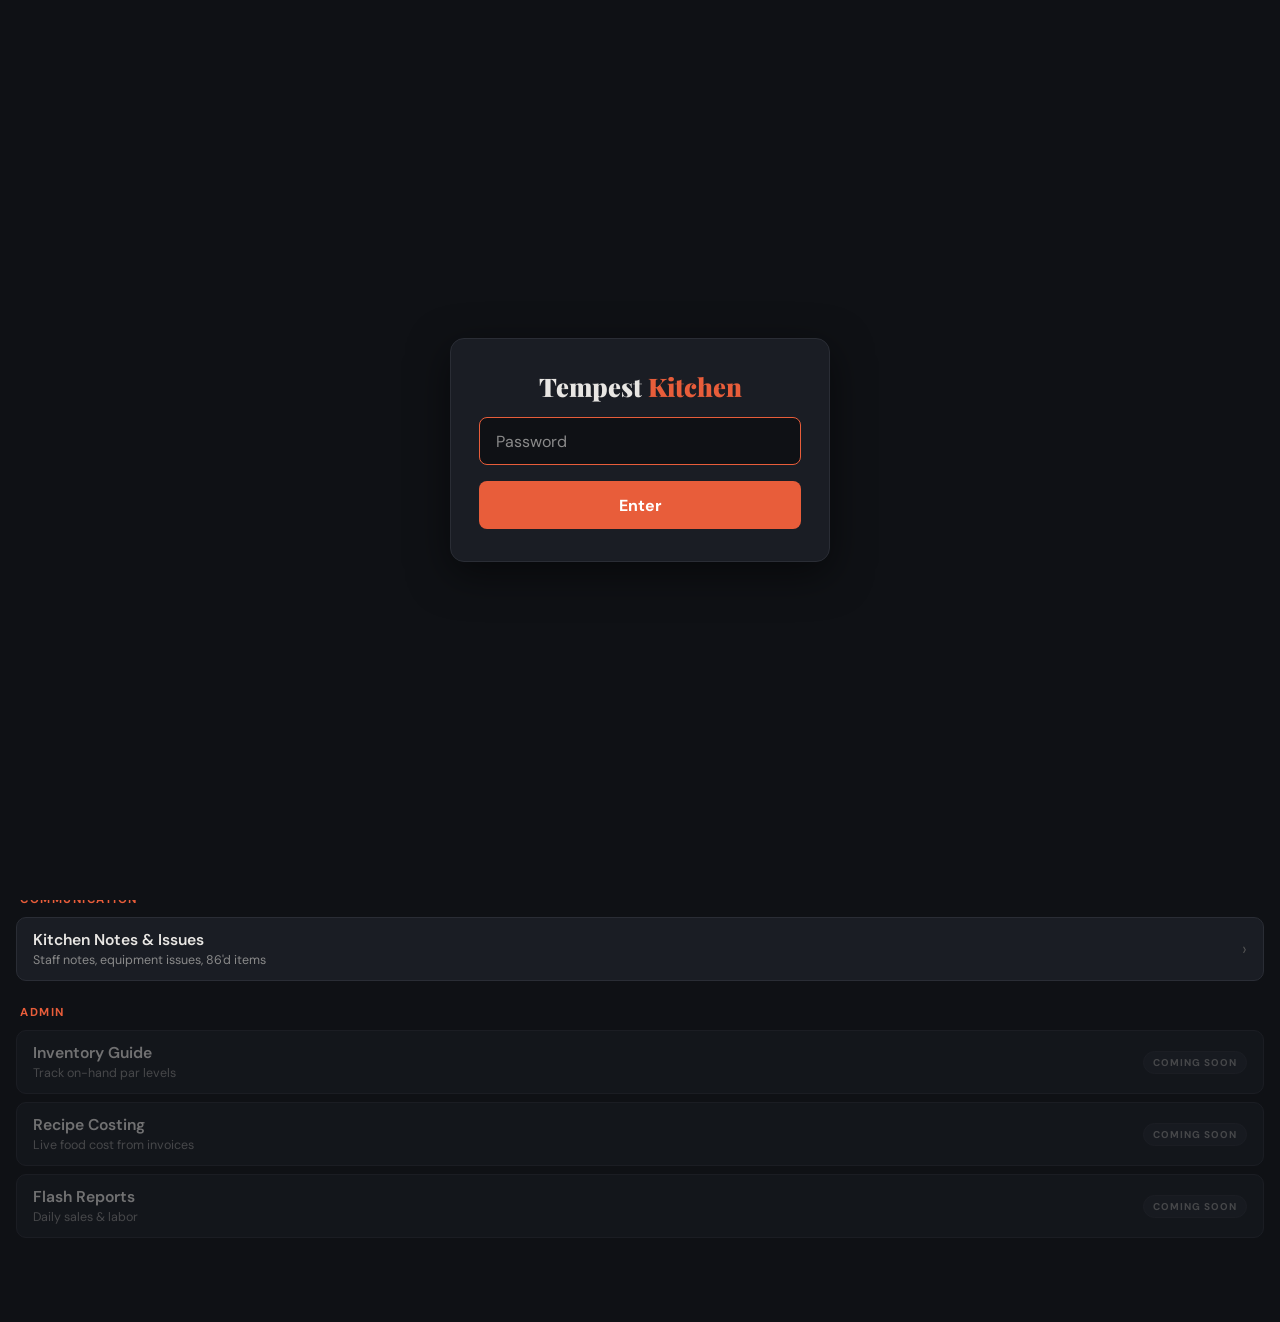
==== recipe_dashboard.html @ e9db6bef "Add Delete recipe with type-name-to-confirm to recipe_dashboard Adds a destructive Delete action ava" ====
<!DOCTYPE html>
<html lang="en">
<head>
<meta charset="UTF-8">
<meta name="viewport" content="width=device-width, initial-scale=1.0">
<script>
  (function(){
    var raw = localStorage.getItem('boxkitchen_auth');
    var ts = raw ? parseInt(raw, 10) : 0;
    var TTL = 30 * 24 * 60 * 60 * 1000; // 30 days
    if (!ts || isNaN(ts) || (Date.now() - ts) > TTL) {
      window.location.replace('index.html');
    }
  })();
</script>
<title>BoxKitchen — Recipe Database</title>
<style>
  @import url('https://fonts.googleapis.com/css2?family=DM+Sans:ital,wght@0,400;0,500;0,700&family=Playfair+Display:wght@700;900&display=swap');
  * { margin: 0; padding: 0; box-sizing: border-box; }
  body { font-family: 'DM Sans', sans-serif; background: #0f1115; color: #e8e6e3; min-height: 100vh; }
  .header { padding: 40px 40px 20px; border-bottom: 1px solid #2a2d35; background: linear-gradient(180deg, rgba(232,93,58,0.06) 0%, transparent 100%); }
  .header h1 { font-family: 'Playfair Display', serif; font-size: 2.4rem; font-weight: 900; }
  .header h1 span { color: #e85d3a; }
  .header p { color: #8a8a8a; font-size: 0.95rem; }
  .home-link { display: inline-flex; align-items: center; justify-content: center; min-height: 44px; min-width: 44px; padding: 0 10px; margin-left: -10px; margin-bottom: 8px; font-family: 'DM Sans', sans-serif; font-size: 0.85rem; font-weight: 500; color: rgba(232,230,227,0.75); text-decoration: none; transition: color 0.15s; }
  .home-link:hover, .home-link:active { color: #e85d3a; }
  .status-bar { display: flex; align-items: center; gap: 12px; margin-top: 16px; }
  .status-dot { width: 8px; height: 8px; border-radius: 50%; background: #8a8a8a; animation: pulse 2s infinite; }
  @keyframes pulse { 0%, 100% { opacity: 1; } 50% { opacity: 0.4; } }
  .status-text { color: #8a8a8a; font-size: 0.85rem; }
  .controls { display: flex; gap: 12px; padding: 20px 40px; flex-wrap: wrap; align-items: center; }
  .search-box { flex: 1; min-width: 200px; padding: 10px 16px; background: #1a1d24; border: 1px solid #2a2d35; border-radius: 8px; color: #e8e6e3; font-family: 'DM Sans', sans-serif; font-size: 0.95rem; outline: none; }
  .search-box:focus { border-color: #e85d3a; }
  .search-box::placeholder { color: #8a8a8a; }
  .filter-btn { padding: 8px 18px; background: #1a1d24; border: 1px solid #2a2d35; border-radius: 8px; color: #8a8a8a; font-family: 'DM Sans', sans-serif; font-size: 0.85rem; cursor: pointer; }
  .filter-btn:hover { border-color: #e85d3a; color: #e8e6e3; }
  .filter-btn.active { background: #e85d3a; border-color: #e85d3a; color: #fff; }
  .count { font-size: 0.85rem; color: #8a8a8a; padding: 0 10px; }
  .grid { display: grid; grid-template-columns: repeat(auto-fill, minmax(340px, 1fr)); gap: 20px; padding: 10px 40px 60px; }
  .card { background: #1a1d24; border: 1px solid #2a2d35; border-radius: 12px; padding: 24px; cursor: pointer; transition: all 0.25s ease; }
  .card:hover { background: #22262f; border-color: #e85d3a; transform: translateY(-2px); box-shadow: 0 8px 30px rgba(0,0,0,0.3); }
  .card-header { display: flex; justify-content: space-between; align-items: flex-start; margin-bottom: 12px; }
  .card-title { font-family: 'Playfair Display', serif; font-size: 1.3rem; font-weight: 700; line-height: 1.2; }
  .location-tag { font-size: 0.7rem; font-weight: 700; text-transform: uppercase; letter-spacing: 1px; padding: 4px 10px; border-radius: 4px; white-space: nowrap; }
  .location-tag.tempest { background: rgba(59,130,246,0.15); color: #3b82f6; }
  .location-tag.showdown { background: rgba(245,158,11,0.15); color: #f59e0b; }
  .card-category { display: inline-block; font-size: 0.8rem; color: #8a8a8a; background: #2a2d35; padding: 3px 10px; border-radius: 4px; margin-bottom: 14px; }
  .section-label { font-size: 0.7rem; font-weight: 700; text-transform: uppercase; letter-spacing: 1.5px; color: #e85d3a; margin-bottom: 6px; margin-top: 14px; }
  .ingredients-preview { font-size: 0.88rem; color: #8a8a8a; line-height: 1.5; overflow: hidden; text-overflow: ellipsis; white-space: nowrap; }
  .ingredients-full { font-size: 0.88rem; color: #8a8a8a; line-height: 1.6; display: none; }
  .method-full { font-size: 0.88rem; color: #8a8a8a; line-height: 1.8; display: none; }
  .method-full .step { margin-bottom: 4px; }
  .expand-hint { font-size: 0.75rem; color: #555; margin-top: 12px; text-align: center; }
  .card.open .ingredients-preview { display: none; }
  .card.open .ingredients-full { display: block; }
  .card.open .method-full { display: block; }
  .card.open .expand-hint span { display: none; }
  .card.open .expand-hint::after { content: '▲ tap to collapse'; }
  .empty-state { grid-column: 1 / -1; text-align: center; padding: 80px 20px; color: #8a8a8a; }
  .empty-state h3 { font-family: 'Playfair Display', serif; font-size: 1.5rem; color: #e8e6e3; margin-bottom: 8px; }
  .loading { grid-column: 1 / -1; text-align: center; padding: 80px 20px; color: #8a8a8a; }
  .spinner { width: 32px; height: 32px; border: 3px solid #2a2d35; border-top-color: #e85d3a; border-radius: 50%; animation: spin 0.8s linear infinite; margin: 0 auto 16px; }
  @keyframes spin { to { transform: rotate(360deg); } }
  @media (max-width: 600px) { .header { padding: 24px 20px 16px; } .header h1 { font-size: 1.6rem; } .controls { padding: 16px 20px; } .grid { padding: 10px 20px 40px; grid-template-columns: 1fr; } }

  /* ── Manager mode UI ── */
  .header-row { display: flex; justify-content: space-between; align-items: flex-start; gap: 16px; flex-wrap: wrap; }
  .header-row .head-text { flex: 1; min-width: 220px; }
  .mgr-toggle { display: flex; align-items: center; gap: 8px; font-size: 0.82rem; color: #8a8a8a; min-height: 44px; flex-shrink: 0; }
  .mgr-switch { width: 40px; height: 22px; border-radius: 11px; background: #2a2d35; position: relative; cursor: pointer; transition: background 0.2s; }
  .mgr-switch.on { background: #e85d3a; }
  .mgr-switch .knob { width: 18px; height: 18px; border-radius: 50%; background: #fff; position: absolute; top: 2px; left: 2px; transition: left 0.2s; }
  .mgr-switch.on .knob { left: 20px; }

  /* Manager-only controls (hidden unless body.manager-mode) */
  .archived-toggle { display: none; }
  body.manager-mode .archived-toggle { display: inline-block; }
  .archived-toggle.active { background: #6b7280; border-color: #6b7280; color: #fff; }
  .mgr-add-bar { display: none; padding: 10px 40px 0; }
  body.manager-mode .mgr-add-bar { display: block; }
  .mgr-add-btn { width: 100%; min-height: 48px; padding: 12px; background: transparent; border: 1px dashed #e85d3a; border-radius: 10px; color: #e85d3a; font-family: 'DM Sans', sans-serif; font-size: 0.92rem; font-weight: 700; cursor: pointer; }
  .mgr-add-btn:active, .mgr-add-btn:hover { background: rgba(232,93,58,0.1); }
  .card-mgr-actions { display: none; gap: 8px; margin-top: 14px; padding-top: 14px; border-top: 1px solid #2a2d35; }
  body.manager-mode .card-mgr-actions { display: flex; }
  .mgr-edit-btn, .mgr-archive-btn, .mgr-unarchive-btn, .mgr-delete-btn { flex: 1; min-height: 44px; display: flex; align-items: center; justify-content: center; background: transparent; border: 1px solid #2a2d35; border-radius: 8px; cursor: pointer; font-family: 'DM Sans', sans-serif; font-size: 0.82rem; font-weight: 600; padding: 0 10px; }
  .mgr-edit-btn { color: #e85d3a; }
  .mgr-edit-btn:active, .mgr-edit-btn:hover { background: rgba(232,93,58,0.12); }
  .mgr-archive-btn { color: #ef4444; border-color: rgba(239,68,68,0.4); }
  .mgr-archive-btn:active, .mgr-archive-btn:hover { background: rgba(239,68,68,0.12); }
  .mgr-unarchive-btn { color: #22c55e; border-color: rgba(34,197,94,0.4); }
  .mgr-unarchive-btn:active, .mgr-unarchive-btn:hover { background: rgba(34,197,94,0.12); }
  .mgr-delete-btn { color: #fff; background: #ef4444; border-color: #ef4444; }
  .mgr-delete-btn:active, .mgr-delete-btn:hover { background: #dc2626; border-color: #dc2626; }

  .card.archived { opacity: 0.6; }
  .card-station { display: inline-block; font-size: 0.8rem; color: #e85d3a; background: rgba(232,93,58,0.12); padding: 3px 10px; border-radius: 4px; margin-bottom: 14px; margin-left: 6px; }
  .card-yield { font-size: 0.78rem; color: #8a8a8a; margin-bottom: 10px; font-style: italic; }
  .location-tag.archived { background: rgba(138,138,138,0.18); color: #8a8a8a; }

  /* ── Modals ── */
  .modal-bg { display: none; position: fixed; inset: 0; background: rgba(0,0,0,0.7); z-index: 300; align-items: center; justify-content: center; padding: 16px; }
  .modal-bg.show { display: flex; }
  .modal { background: #1a1d24; border: 1px solid #2a2d35; border-radius: 14px; padding: 22px; width: 100%; max-width: 380px; max-height: 90vh; overflow-y: auto; }
  .modal.modal-lg { max-width: 560px; }
  .modal h3 { font-size: 1.1rem; margin-bottom: 14px; font-family: 'DM Sans', sans-serif; font-weight: 700; color: #e8e6e3; }
  .modal label { display: block; font-size: 0.72rem; font-weight: 700; text-transform: uppercase; letter-spacing: 1px; color: #8a8a8a; margin-bottom: 7px; margin-top: 14px; }
  .modal label:first-of-type { margin-top: 0; }
  .modal input, .modal select, .modal textarea { width: 100%; padding: 11px; min-height: 44px; background: #0f1115; border: 1px solid #2a2d35; border-radius: 9px; color: #e8e6e3; font-family: 'DM Sans', sans-serif; font-size: 0.95rem; outline: none; appearance: none; -webkit-appearance: none; }
  .modal textarea { line-height: 1.5; resize: vertical; min-height: 90px; }
  .modal input:focus, .modal select:focus, .modal textarea:focus { border-color: #e85d3a; }
  .modal .pin-input { text-align: center; letter-spacing: 0.5em; font-size: 1.4rem; font-weight: 700; }
  .modal-err { display: none; color: #ef4444; font-size: 0.83rem; font-weight: 600; margin-top: 12px; }
  .modal-err.show { display: block; }
  .modal-btns { display: flex; gap: 10px; margin-top: 18px; }
  .modal-btn { flex: 1; padding: 12px; min-height: 48px; border: none; border-radius: 9px; font-family: 'DM Sans', sans-serif; font-size: 0.92rem; font-weight: 700; cursor: pointer; }
  .modal-btn.cancel { background: #2a2d35; color: #e8e6e3; }
  .modal-btn.save { background: #e85d3a; color: #fff; }
  .modal-btn.danger { background: #ef4444; color: #fff; }
  .modal-btn:disabled { opacity: 0.6; cursor: default; }

  /* Component blocks in the recipe form */
  .comp-block { border: 1px solid #2a2d35; border-radius: 10px; padding: 14px; margin-top: 16px; background: rgba(15,17,21,0.4); }
  .comp-block.first { border-style: dashed; }
  .comp-head { display: flex; justify-content: space-between; align-items: center; margin-bottom: 4px; }
  .comp-head label { margin: 0; }
  .comp-opt { font-weight: 500; color: #555; text-transform: none; letter-spacing: 0; font-size: 0.7rem; }
  .comp-remove { background: transparent; border: 1px solid rgba(239,68,68,0.4); color: #ef4444; border-radius: 6px; min-width: 36px; min-height: 36px; cursor: pointer; font-size: 0.95rem; font-weight: 700; }
  .comp-remove:hover, .comp-remove:active { background: rgba(239,68,68,0.12); }
  .add-comp-btn { display: block; width: 100%; margin-top: 14px; min-height: 44px; padding: 10px; background: transparent; border: 1px dashed #e85d3a; border-radius: 9px; color: #e85d3a; font-family: 'DM Sans', sans-serif; font-size: 0.88rem; font-weight: 600; cursor: pointer; }
  .add-comp-btn:hover, .add-comp-btn:active { background: rgba(232,93,58,0.1); }

  /* Toast */
  .toast { position: fixed; bottom: 30px; left: 50%; transform: translateX(-50%); padding: 12px 24px; border-radius: 10px; font-size: 0.9rem; font-weight: 600; opacity: 0; transition: opacity 0.3s; pointer-events: none; z-index: 400; box-shadow: 0 4px 20px rgba(0,0,0,0.4); }
  .toast.show { opacity: 1; }
  .toast.success { background: #22c55e; color: #fff; }
  .toast.error { background: #ef4444; color: #fff; }
</style>
</head>
<body>
<div class="header">
  <a class="home-link" href="index.html">← Home</a>
  <div class="header-row">
    <div class="head-text">
      <h1>Box<span>Kitchen</span></h1>
      <p>Recipe Database — powered by Supabase</p>
    </div>
    <div class="mgr-toggle"><span>Manager</span><div class="mgr-switch" id="mgrSwitch" onclick="toggleMgr()"><div class="knob"></div></div></div>
  </div>
  <div class="status-bar">
    <div class="status-dot" id="statusDot"></div>
    <span class="status-text" id="statusText">Connecting to database...</span>
  </div>
</div>
<div class="controls">
  <input type="text" class="search-box" id="searchBox" placeholder="Search recipes...">
  <button class="filter-btn active" onclick="setFilter('all', this)">All</button>
  <button class="filter-btn" onclick="setFilter('Tempest', this)">Tempest</button>
  <button class="filter-btn" onclick="setFilter('Showdown', this)">Showdown</button>
  <button class="filter-btn archived-toggle" id="archivedToggleBtn" onclick="toggleArchivedView()">Show archived</button>
  <span class="count" id="recipeCount"></span>
</div>
<div class="mgr-add-bar"><button class="mgr-add-btn" onclick="openRecipe('add')">+ Add Recipe</button></div>
<div class="grid" id="recipeGrid">
  <div class="loading"><div class="spinner"></div><p>Loading recipes from database...</p></div>
</div>
<!-- Manager PIN modal -->
<div class="modal-bg" id="pinModal">
  <div class="modal">
    <h3>Enter Manager PIN</h3>
    <label>4-digit PIN</label>
    <input class="pin-input" type="tel" inputmode="numeric" pattern="[0-9]*" maxlength="4" id="pinInput" autocomplete="off">
    <div class="modal-err" id="pinErr">Incorrect PIN</div>
    <div class="modal-btns">
      <button class="modal-btn cancel" onclick="closePin()">Cancel</button>
      <button class="modal-btn save" onclick="submitPin()">Unlock</button>
    </div>
  </div>
</div>

<!-- Add/Edit Recipe modal -->
<div class="modal-bg" id="recipeModal">
  <div class="modal modal-lg">
    <h3 id="recipeModalTitle">Add Recipe</h3>
    <label>Name</label>
    <input type="text" id="recipeName" autocomplete="off" placeholder="Recipe name">
    <label>Category</label>
    <select id="recipeCategory" onchange="onRecipeCatChange()"></select>
    <input type="text" id="recipeCategoryNew" style="display:none;margin-top:8px" placeholder="New category name" autocomplete="off">
    <label>Station (optional)</label>
    <select id="recipeStation" onchange="onRecipeStnChange()"></select>
    <input type="text" id="recipeStationNew" style="display:none;margin-top:8px" placeholder="New station name" autocomplete="off">
    <label>Yield (optional)</label>
    <input type="text" id="recipeYield" autocomplete="off" placeholder="e.g. makes 6 qt">
    <div id="components"></div>
    <button type="button" class="add-comp-btn" onclick="addComponent()">+ Add component</button>
    <div class="modal-err" id="recipeErr"></div>
    <div class="modal-btns">
      <button class="modal-btn cancel" onclick="closeRecipe()">Cancel</button>
      <button class="modal-btn save" id="recipeSaveBtn" onclick="saveRecipe()">Save</button>
    </div>
  </div>
</div>

<!-- Delete confirmation modal -->
<div class="modal-bg" id="deleteModal">
  <div class="modal">
    <h3>Delete recipe permanently</h3>
    <p style="font-size:0.9rem;color:#e8e6e3;margin-bottom:10px;">You are about to permanently delete <strong id="deleteRecipeName"></strong>.</p>
    <p style="font-size:0.83rem;color:#ef4444;font-weight:600;margin-bottom:14px;">This cannot be undone.</p>
    <label>Type the recipe name to confirm</label>
    <input type="text" id="deleteConfirmInput" autocomplete="off" placeholder="Type the recipe name to confirm">
    <div class="modal-err" id="deleteErr"></div>
    <div class="modal-btns">
      <button class="modal-btn cancel" onclick="closeDelete()">Cancel</button>
      <button class="modal-btn danger" id="deleteConfirmBtn" onclick="confirmDelete()" disabled>Delete permanently</button>
    </div>
  </div>
</div>

<div class="toast" id="toast"></div>
<script>
var SUPABASE_URL = 'https://sxppuyarecqkgkrsrefc.supabase.co';
var SUPABASE_KEY = 'eyJhbGciOiJIUzI1NiIsInR5cCI6IkpXVCJ9.eyJpc3MiOiJzdXBhYmFzZSIsInJlZiI6InN4cHB1eWFyZWNxa2drcnNyZWZjIiwicm9sZSI6ImFub24iLCJpYXQiOjE3NzczOTA4MzAsImV4cCI6MjA5Mjk2NjgzMH0.GM8OfcR68_JjdPeQ3k7j6L3ulJFaeS1xnSLBcdtYXtU';
var MANAGER_PIN = '4316';
var STATION_OPTIONS = ['Saute', 'Grill', 'Salad', 'Prep', 'Pastry'];
var allRecipes = [];
var activeFilter = 'all';
var mgr = false;
var showArchived = false;
var editId = null;
var toastTimer = null;

function esc(s) {
  return String(s == null ? '' : s).replace(/&/g, '&amp;').replace(/</g, '&lt;').replace(/>/g, '&gt;').replace(/"/g, '&quot;').replace(/'/g, '&#39;');
}

function api(method, table, query, body, cb) {
  var xhr = new XMLHttpRequest();
  xhr.open(method, SUPABASE_URL + '/rest/v1/' + table + (query ? '?' + query : ''));
  xhr.setRequestHeader('apikey', SUPABASE_KEY);
  xhr.setRequestHeader('Authorization', 'Bearer ' + SUPABASE_KEY);
  if (body) {
    xhr.setRequestHeader('Content-Type', 'application/json');
    xhr.setRequestHeader('Prefer', 'return=representation');
  }
  xhr.onload = function() {
    var r = null;
    try { r = JSON.parse(xhr.responseText); } catch (e) {}
    if (cb) cb(r, xhr.status);
  };
  xhr.onerror = function() { if (cb) cb(null, 0); };
  xhr.send(body ? JSON.stringify(body) : null);
}

function showToast(msg, type) {
  var t = document.getElementById('toast');
  t.textContent = (type === 'success' ? '✓ ' : '⚠ ') + msg;
  t.className = 'toast show ' + (type || 'success');
  clearTimeout(toastTimer);
  toastTimer = setTimeout(function() { t.className = 'toast'; }, 2000);
}

function fetchRecipes() {
  api('GET', 'Recipes', 'select=*&order=name.asc', null, function(r, status) {
    if (status === 200 && r) {
      allRecipes = r;
      document.getElementById('statusDot').style.background = '#22c55e';
      document.getElementById('statusText').textContent = 'Connected — ' + allRecipes.length + ' recipes loaded';
      renderRecipes();
    } else {
      showError('HTTP ' + status);
    }
  });
}

function showError(msg) {
  document.getElementById('statusDot').style.background = '#ef4444';
  document.getElementById('statusText').textContent = 'Connection failed';
  document.getElementById('recipeGrid').innerHTML = '<div class="empty-state"><h3>Could not connect</h3><p>' + esc(msg) + '</p></div>';
}

function formatIngredients(ing) {
  if (!ing) return '';
  var lines = ing.split(/\r?\n/);
  var html = '';
  for (var i = 0; i < lines.length; i++) {
    var item = lines[i].trim();
    if (!item) continue;
    if (/^—.+—$/.test(item)) {
      html += '<div style="padding:8px 0 4px;color:#e85d3a;font-weight:700;letter-spacing:1px;font-size:0.78rem;">' + esc(item) + '</div>';
    } else {
      html += '<div style="padding:2px 0;">' + esc(item) + '</div>';
    }
  }
  return html;
}

function formatMethod(method) {
  if (!method) return '';
  var lines = method.split(/\r?\n/);
  var html = '';
  for (var i = 0; i < lines.length; i++) {
    var line = lines[i].trim();
    if (!line) continue;
    if (/^—.+—$/.test(line)) {
      html += '<div class="step" style="color:#e85d3a;font-weight:700;letter-spacing:1px;font-size:0.78rem;margin-top:8px;">' + esc(line) + '</div>';
    } else {
      html += '<div class="step">' + esc(line) + '</div>';
    }
  }
  return html;
}

function renderRecipes() {
  var grid = document.getElementById('recipeGrid');
  var search = document.getElementById('searchBox').value.toLowerCase();
  var filtered = [];
  for (var i = 0; i < allRecipes.length; i++) {
    var r = allRecipes[i];
    var isArchived = r.status === 'archived';
    var showThis = mgr && showArchived ? isArchived : !isArchived;
    if (!showThis) continue;
    var matchFilter = activeFilter === 'all' || (r.location && r.location.toLowerCase() === activeFilter.toLowerCase());
    var matchSearch = !search ||
      (r.name && r.name.toLowerCase().indexOf(search) > -1) ||
      (r.category && r.category.toLowerCase().indexOf(search) > -1) ||
      (r.station && r.station.toLowerCase().indexOf(search) > -1) ||
      (r.ingredients && r.ingredients.toLowerCase().indexOf(search) > -1);
    if (matchFilter && matchSearch) filtered.push(r);
  }
  var label = mgr && showArchived ? 'archived recipe' : 'recipe';
  document.getElementById('recipeCount').textContent = filtered.length + ' ' + label + (filtered.length !== 1 ? 's' : '');
  if (filtered.length === 0) {
    var msg = mgr && showArchived
      ? '<div class="empty-state"><h3>No archived recipes</h3><p>Archived recipes will appear here.</p></div>'
      : '<div class="empty-state"><h3>No recipes found</h3><p>Try a different search or add a new recipe.</p></div>';
    grid.innerHTML = msg;
    return;
  }
  var html = '';
  for (var i = 0; i < filtered.length; i++) {
    var r = filtered[i];
    var loc = (r.location || 'unknown').toLowerCase().replace(/\s+/g, '-');
    var isArchived = r.status === 'archived';
    html += '<div class="card' + (isArchived ? ' archived' : '') + '" onclick="toggleCard(this)">';
    html += '<div class="card-header">';
    html += '<div class="card-title">' + esc(r.name || 'Untitled') + '</div>';
    html += '<span class="location-tag ' + esc(loc) + '">' + esc(r.location || '') + '</span>';
    html += '</div>';
    if (isArchived) html += '<span class="location-tag archived" style="margin-bottom:12px;display:inline-block;">Archived</span> ';
    if (r.category) html += '<span class="card-category">' + esc(r.category) + '</span>';
    if (r.station) html += '<span class="card-station">' + esc(r.station) + '</span>';
    if (r.yield_text) html += '<div class="card-yield">' + esc(r.yield_text) + '</div>';
    if (r.ingredients) {
      html += '<div class="section-label">Ingredients</div>';
      html += '<div class="ingredients-preview">' + esc(r.ingredients.replace(/[\n\r]+/g, ', ')) + '</div>';
      html += '<div class="ingredients-full">' + formatIngredients(r.ingredients) + '</div>';
    }
    if (r.method) {
      html += '<div class="method-full">';
      html += '<div class="section-label">Method</div>';
      html += formatMethod(r.method);
      html += '</div>';
    }
    html += '<div class="expand-hint"><span>▼ tap to expand</span></div>';
    var archiveBtn;
    if (isArchived) {
      archiveBtn = '<button class="mgr-unarchive-btn" onclick="event.stopPropagation();unarchiveRecipe(' + r.id + ')">Unarchive</button>'
                 + '<button class="mgr-delete-btn" onclick="event.stopPropagation();openDelete(' + r.id + ')">Delete</button>';
    } else {
      archiveBtn = '<button class="mgr-archive-btn" onclick="event.stopPropagation();archiveRecipe(' + r.id + ')">Archive</button>';
    }
    html += '<div class="card-mgr-actions">'
      + '<button class="mgr-edit-btn" onclick="event.stopPropagation();openRecipe(\'edit\',' + r.id + ')">Edit</button>'
      + archiveBtn
      + '</div>';
    html += '</div>';
  }
  grid.innerHTML = html;
}

function toggleCard(card) {
  if (card.classList.contains('open')) card.classList.remove('open');
  else card.classList.add('open');
}

function setFilter(filter, btn) {
  activeFilter = filter;
  var btns = document.querySelectorAll('.filter-btn');
  for (var i = 0; i < btns.length; i++) {
    if (btns[i].id !== 'archivedToggleBtn') btns[i].classList.remove('active');
  }
  btn.classList.add('active');
  renderRecipes();
}

function toggleArchivedView() {
  showArchived = !showArchived;
  var btn = document.getElementById('archivedToggleBtn');
  if (showArchived) {
    btn.classList.add('active');
    btn.textContent = 'Showing archived';
  } else {
    btn.classList.remove('active');
    btn.textContent = 'Show archived';
  }
  renderRecipes();
}

// ── MANAGER MODE ──
function applyMgrClass() {
  if (mgr) document.body.classList.add('manager-mode');
  else document.body.classList.remove('manager-mode');
}

function toggleMgr() {
  if (mgr) {
    mgr = false;
    if (showArchived) toggleArchivedView();
    document.getElementById('mgrSwitch').classList.remove('on');
    applyMgrClass();
    renderRecipes();
    return;
  }
  if (sessionStorage.getItem('boxkitchen_mgr') === '1') {
    mgr = true;
    document.getElementById('mgrSwitch').classList.add('on');
    applyMgrClass();
    renderRecipes();
    return;
  }
  openPin();
}

function openPin() {
  var inp = document.getElementById('pinInput');
  inp.value = '';
  document.getElementById('pinErr').classList.remove('show');
  document.getElementById('pinModal').classList.add('show');
  setTimeout(function() { inp.focus(); }, 100);
}

function closePin() { document.getElementById('pinModal').classList.remove('show'); }

function submitPin() {
  var v = (document.getElementById('pinInput').value || '').trim();
  if (v === MANAGER_PIN) {
    sessionStorage.setItem('boxkitchen_mgr', '1');
    closePin();
    mgr = true;
    document.getElementById('mgrSwitch').classList.add('on');
    applyMgrClass();
    renderRecipes();
    showToast('Manager mode unlocked', 'success');
  } else {
    var e = document.getElementById('pinErr');
    e.classList.add('show');
    var inp = document.getElementById('pinInput');
    inp.value = '';
    inp.focus();
  }
}

// ── RECIPE FORM (Add/Edit) ──
function buildRecipeCategoryOptions(selectedCat) {
  var sel = document.getElementById('recipeCategory');
  var cats = [], seen = {};
  for (var i = 0; i < allRecipes.length; i++) {
    var c = allRecipes[i].category;
    if (c && !seen[c]) { seen[c] = true; cats.push(c); }
  }
  cats.sort();
  var h = '';
  for (var i = 0; i < cats.length; i++) h += '<option value="' + esc(cats[i]) + '">' + esc(cats[i]) + '</option>';
  h += '<option value="__other__">+ Other (type new)…</option>';
  sel.innerHTML = h;
  var nw = document.getElementById('recipeCategoryNew');
  nw.style.display = 'none'; nw.value = '';
  if (selectedCat) {
    var found = false;
    for (var i = 0; i < sel.options.length; i++) {
      if (sel.options[i].value === selectedCat) { sel.value = selectedCat; found = true; break; }
    }
    if (!found) { sel.value = '__other__'; nw.style.display = 'block'; nw.value = selectedCat; }
  } else if (cats.length) {
    sel.value = cats[0];
  } else {
    sel.value = '__other__'; nw.style.display = 'block';
  }
}

function buildStationOptions(selectedStn) {
  var sel = document.getElementById('recipeStation');
  var h = '<option value="">—</option>';
  for (var i = 0; i < STATION_OPTIONS.length; i++) h += '<option value="' + esc(STATION_OPTIONS[i]) + '">' + esc(STATION_OPTIONS[i]) + '</option>';
  h += '<option value="__other__">+ Other (type new)…</option>';
  sel.innerHTML = h;
  var nw = document.getElementById('recipeStationNew');
  nw.style.display = 'none'; nw.value = '';
  if (selectedStn) {
    var found = false;
    for (var i = 0; i < sel.options.length; i++) {
      if (sel.options[i].value === selectedStn) { sel.value = selectedStn; found = true; break; }
    }
    if (!found) { sel.value = '__other__'; nw.style.display = 'block'; nw.value = selectedStn; }
  } else {
    sel.value = '';
  }
}

function onRecipeCatChange() {
  var sel = document.getElementById('recipeCategory');
  var nw = document.getElementById('recipeCategoryNew');
  if (sel.value === '__other__') { nw.style.display = 'block'; setTimeout(function() { nw.focus(); }, 50); }
  else { nw.style.display = 'none'; }
}

function onRecipeStnChange() {
  var sel = document.getElementById('recipeStation');
  var nw = document.getElementById('recipeStationNew');
  if (sel.value === '__other__') { nw.style.display = 'block'; setTimeout(function() { nw.focus(); }, 50); }
  else { nw.style.display = 'none'; }
}

function componentBlockHTML(idx, name, ingredients, method) {
  return '<div class="comp-block' + (idx === 0 ? ' first' : '') + '">'
    + '<div class="comp-head">'
    +   '<label>Component name <span class="comp-opt">(optional for single recipes)</span></label>'
    +   '<button type="button" class="comp-remove" onclick="removeComponent(this)" style="display:none">✕</button>'
    + '</div>'
    + '<input type="text" class="comp-name" autocomplete="off" placeholder="e.g. Soup Base" value="' + esc(name || '') + '">'
    + '<label>Ingredients (one per line)</label>'
    + '<textarea class="comp-ingredients" rows="5" placeholder="2 tbsp olive oil\n1 onion, diced\n…">' + esc(ingredients || '') + '</textarea>'
    + '<label>Method (one step per line, no numbers)</label>'
    + '<textarea class="comp-method" rows="6" placeholder="Heat oil in a heavy pot.\nSweat onion until translucent.\n…">' + esc(method || '') + '</textarea>'
    + '</div>';
}

function refreshComponentRemoveButtons() {
  var blocks = document.querySelectorAll('#components .comp-block');
  for (var i = 0; i < blocks.length; i++) {
    var btn = blocks[i].querySelector('.comp-remove');
    if (btn) btn.style.display = blocks.length > 1 ? 'inline-block' : 'none';
  }
}

function addComponent() {
  var c = document.getElementById('components');
  var idx = c.querySelectorAll('.comp-block').length;
  c.insertAdjacentHTML('beforeend', componentBlockHTML(idx, '', '', ''));
  refreshComponentRemoveButtons();
}

function removeComponent(btn) {
  var block = btn.closest('.comp-block');
  if (block) block.parentNode.removeChild(block);
  refreshComponentRemoveButtons();
}

function openRecipe(mode, id) {
  editId = null;
  document.getElementById('recipeErr').classList.remove('show');
  var saveBtn = document.getElementById('recipeSaveBtn');
  saveBtn.disabled = false;
  var comps = document.getElementById('components');
  comps.innerHTML = '';
  if (mode === 'edit') {
    var r = null;
    for (var i = 0; i < allRecipes.length; i++) if (allRecipes[i].id === id) { r = allRecipes[i]; break; }
    if (!r) return;
    editId = id;
    document.getElementById('recipeModalTitle').textContent = 'Edit Recipe';
    document.getElementById('recipeName').value = r.name || '';
    buildRecipeCategoryOptions(r.category || '');
    buildStationOptions(r.station || '');
    document.getElementById('recipeYield').value = r.yield_text || '';
    // Edit mode: show raw stored text in a single block — preserves multi-component data faithfully.
    comps.insertAdjacentHTML('beforeend', componentBlockHTML(0, '', r.ingredients || '', r.method || ''));
  } else {
    document.getElementById('recipeModalTitle').textContent = 'Add Recipe';
    document.getElementById('recipeName').value = '';
    buildRecipeCategoryOptions('');
    buildStationOptions('');
    document.getElementById('recipeYield').value = '';
    comps.insertAdjacentHTML('beforeend', componentBlockHTML(0, '', '', ''));
  }
  refreshComponentRemoveButtons();
  document.getElementById('recipeModal').classList.add('show');
  setTimeout(function() { document.getElementById('recipeName').focus(); }, 100);
}

function closeRecipe() {
  document.getElementById('recipeModal').classList.remove('show');
  editId = null;
}

function numberMethod(text) {
  var lines = String(text || '').split(/\r?\n/);
  var out = [], n = 0;
  for (var i = 0; i < lines.length; i++) {
    var L = lines[i].trim();
    if (!L) continue;
    if (/^—.+—$/.test(L)) { out.push(L); n = 0; }
    else {
      // Strip any existing leading "N. " so editing a previously-numbered recipe doesn't double up.
      L = L.replace(/^\d+\.\s*/, '');
      n++;
      out.push(n + '. ' + L);
    }
  }
  return out.join('\n');
}

function buildCombined(comps) {
  // Single component, no name: write text as-is (re-number method only).
  if (comps.length === 1 && !comps[0].name) {
    return {
      ingredients: comps[0].ingredients.trim(),
      method: numberMethod(comps[0].method)
    };
  }
  var ings = [], meths = [];
  for (var i = 0; i < comps.length; i++) {
    var c = comps[i];
    var sub = '— ' + c.name.toUpperCase() + ' —';
    ings.push(sub + '\n' + c.ingredients.trim());
    meths.push(sub + '\n' + numberMethod(c.method));
  }
  return { ingredients: ings.join('\n\n'), method: meths.join('\n\n') };
}

function saveRecipe() {
  var err = document.getElementById('recipeErr');
  err.classList.remove('show');
  var name = (document.getElementById('recipeName').value || '').trim();
  var catSel = document.getElementById('recipeCategory');
  var cat = catSel.value;
  if (cat === '__other__') cat = (document.getElementById('recipeCategoryNew').value || '').trim();
  var stnSel = document.getElementById('recipeStation');
  var stn = stnSel.value;
  if (stn === '__other__') stn = (document.getElementById('recipeStationNew').value || '').trim();
  var yld = (document.getElementById('recipeYield').value || '').trim();

  var blocks = document.querySelectorAll('#components .comp-block');
  var comps = [];
  for (var i = 0; i < blocks.length; i++) {
    comps.push({
      name: (blocks[i].querySelector('.comp-name').value || '').trim(),
      ingredients: blocks[i].querySelector('.comp-ingredients').value || '',
      method: blocks[i].querySelector('.comp-method').value || ''
    });
  }

  if (!name) { err.textContent = 'Name is required'; err.classList.add('show'); return; }
  if (!cat) { err.textContent = 'Category is required'; err.classList.add('show'); return; }
  if (!comps.length) { err.textContent = 'At least one component is required'; err.classList.add('show'); return; }
  if (comps.length > 1) {
    for (var i = 0; i < comps.length; i++) {
      if (!comps[i].name) { err.textContent = 'Each component needs a name when there is more than one'; err.classList.add('show'); return; }
    }
  }
  var hasContent = false;
  for (var i = 0; i < comps.length; i++) {
    if (comps[i].ingredients.trim() || comps[i].method.trim()) { hasContent = true; break; }
  }
  if (!hasContent) { err.textContent = 'Add at least some ingredients or method'; err.classList.add('show'); return; }

  var combined = buildCombined(comps);
  var payload = {
    name: name,
    category: cat,
    station: stn || null,
    yield_text: yld || null,
    ingredients: combined.ingredients,
    method: combined.method
  };

  var btn = document.getElementById('recipeSaveBtn');
  btn.disabled = true;
  if (editId) {
    api('PATCH', 'Recipes', 'id=eq.' + editId, payload, function(r, status) {
      btn.disabled = false;
      if (r && r.length) { closeRecipe(); showToast('Recipe saved', 'success'); fetchRecipes(); }
      else { err.textContent = 'Save failed — try again'; err.classList.add('show'); }
    });
  } else {
    payload.location = 'Tempest';
    payload.status = 'active';
    api('POST', 'Recipes', null, payload, function(r, status) {
      btn.disabled = false;
      if (r && r.length) { closeRecipe(); showToast('Recipe added', 'success'); fetchRecipes(); }
      else { err.textContent = 'Add failed — try again'; err.classList.add('show'); }
    });
  }
}

function archiveRecipe(id) {
  if (!confirm('Archive this recipe? It will be hidden from the active list.')) return;
  api('PATCH', 'Recipes', 'id=eq.' + id, { status: 'archived' }, function(r) {
    if (r && r.length) { showToast('Recipe archived', 'success'); fetchRecipes(); }
    else { showToast('Archive failed — try again', 'error'); }
  });
}

function unarchiveRecipe(id) {
  if (!confirm('Restore this recipe to the active list?')) return;
  api('PATCH', 'Recipes', 'id=eq.' + id, { status: 'active' }, function(r) {
    if (r && r.length) { showToast('Recipe restored', 'success'); fetchRecipes(); }
    else { showToast('Restore failed — try again', 'error'); }
  });
}

function openDelete(id) {
  var r = null;
  for (var i = 0; i < allRecipes.length; i++) if (allRecipes[i].id === id) { r = allRecipes[i]; break; }
  if (!r) return;
  document.getElementById('deleteRecipeName').textContent = r.name || '(unnamed)';
  document.getElementById('deleteErr').classList.remove('show');
  var input = document.getElementById('deleteConfirmInput');
  input.value = '';
  input.dataset.target = r.name || '';
  input.dataset.recipeId = String(r.id);
  document.getElementById('deleteConfirmBtn').disabled = true;
  document.getElementById('deleteModal').classList.add('show');
  setTimeout(function() { input.focus(); }, 100);
}

function closeDelete() {
  document.getElementById('deleteModal').classList.remove('show');
  document.getElementById('deleteErr').classList.remove('show');
}

function onDeleteInputChange() {
  var input = document.getElementById('deleteConfirmInput');
  var match = input.value === input.dataset.target;
  document.getElementById('deleteConfirmBtn').disabled = !match;
}

function confirmDelete() {
  var input = document.getElementById('deleteConfirmInput');
  if (input.value !== input.dataset.target) return;
  var id = parseInt(input.dataset.recipeId, 10);
  if (!id) return;
  var btn = document.getElementById('deleteConfirmBtn');
  btn.disabled = true;
  api('DELETE', 'Recipes', 'id=eq.' + id, null, function(_, status) {
    if (status >= 200 && status < 300) {
      closeDelete();
      showToast('Recipe deleted', 'success');
      fetchRecipes();
    } else {
      var err = document.getElementById('deleteErr');
      err.textContent = 'Delete failed — try again';
      err.classList.add('show');
      showToast('Delete failed', 'error');
      btn.disabled = false;
    }
  });
}

document.getElementById('pinModal').addEventListener('click', function(e) { if (e.target === this) closePin(); });
document.getElementById('recipeModal').addEventListener('click', function(e) { if (e.target === this) closeRecipe(); });
document.getElementById('deleteModal').addEventListener('click', function(e) { if (e.target === this) closeDelete(); });
document.getElementById('pinInput').addEventListener('keydown', function(e) { if (e.key === 'Enter') { e.preventDefault(); submitPin(); } });
document.getElementById('deleteConfirmInput').addEventListener('input', onDeleteInputChange);
document.getElementById('deleteConfirmInput').addEventListener('keydown', function(e) {
  if (e.key === 'Enter' && !document.getElementById('deleteConfirmBtn').disabled) {
    e.preventDefault();
    confirmDelete();
  }
});
document.addEventListener('keydown', function(e) {
  if (e.key !== 'Escape') return;
  if (document.getElementById('deleteModal').classList.contains('show')) closeDelete();
  else if (document.getElementById('recipeModal').classList.contains('show')) closeRecipe();
  else if (document.getElementById('pinModal').classList.contains('show')) closePin();
});
document.getElementById('searchBox').addEventListener('input', renderRecipes);

// Restore manager mode if already unlocked this session.
if (sessionStorage.getItem('boxkitchen_mgr') === '1') {
  mgr = true;
  document.getElementById('mgrSwitch').classList.add('on');
  applyMgrClass();
}

fetchRecipes();
</script>
</body>
</html>
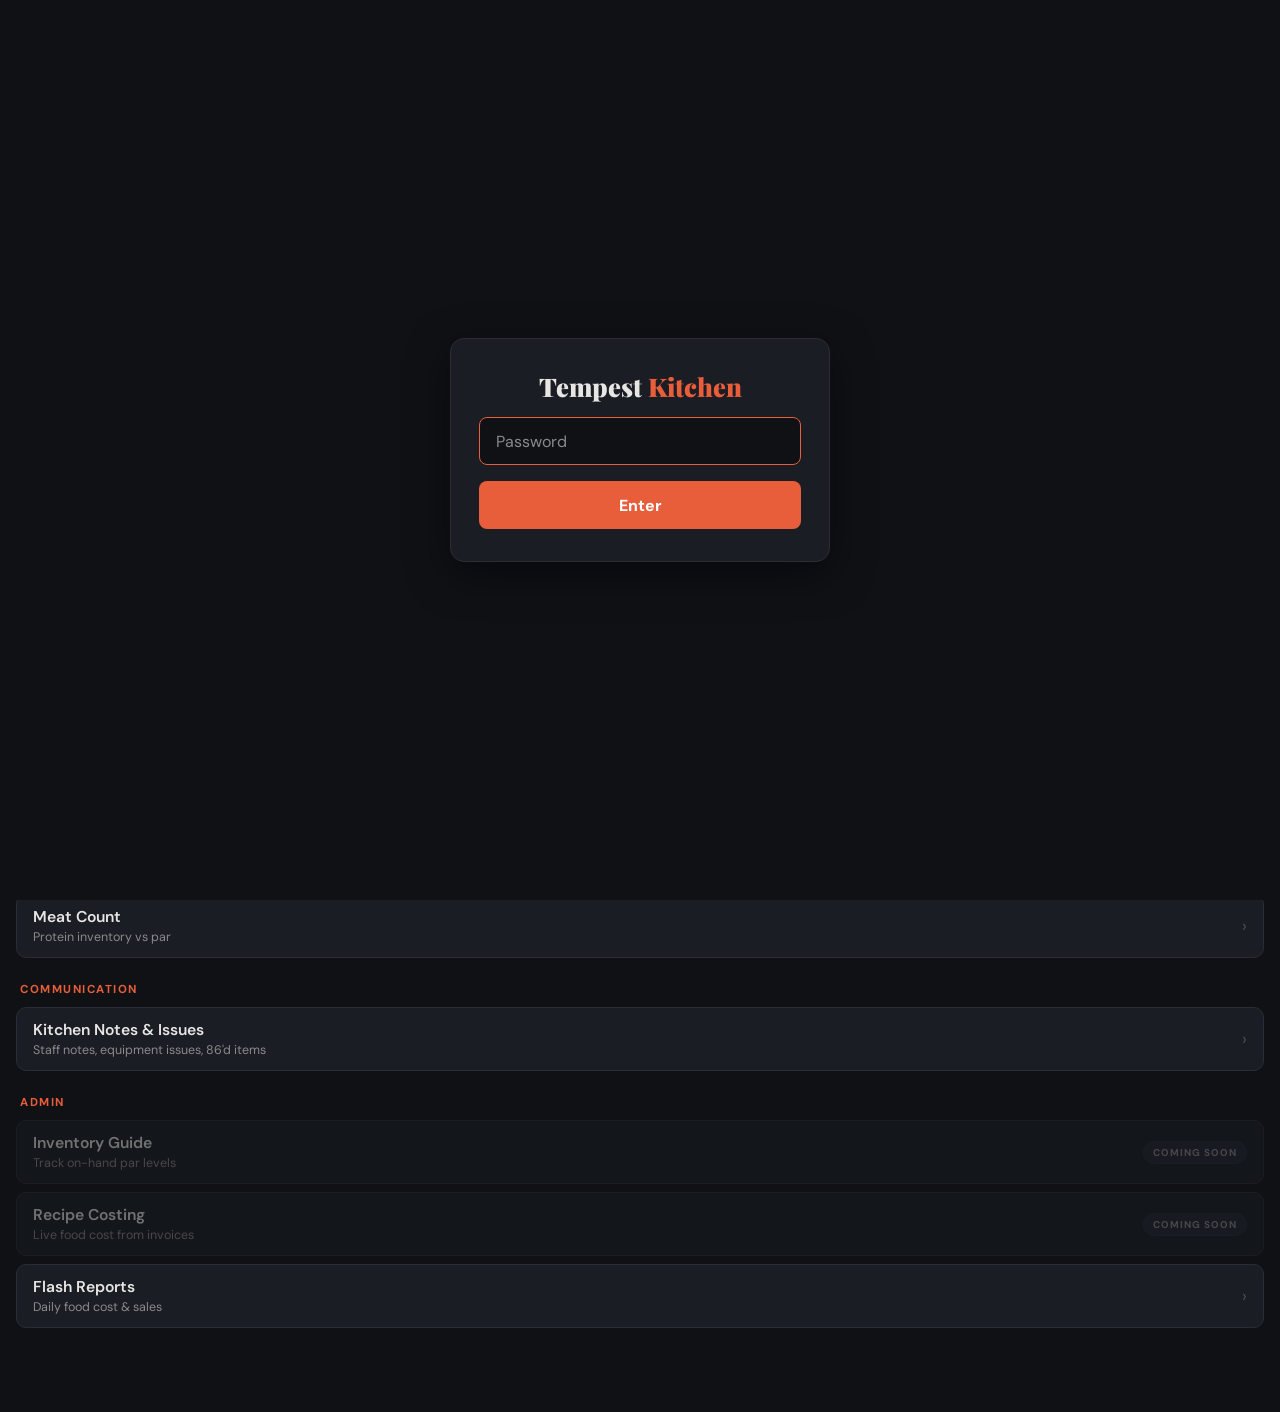
==== commit 3acd2798: "Recipes: verify a delete actually removed the row before claiming success Round-2 audit fix R5: conf" ====
--- a/recipe_dashboard.html
+++ b/recipe_dashboard.html
@@ -745,9 +745,21 @@
   btn.disabled = true;
   api('DELETE', 'Recipes', 'id=eq.' + id, null, function(_, status) {
     if (status >= 200 && status < 300) {
-      closeDelete();
-      showToast('Recipe deleted', 'success');
-      fetchRecipes();
+      // Confirm the row is actually gone before claiming success — a delete
+      // that matches 0 rows also returns 2xx (see the old notes-page bug).
+      api('GET', 'Recipes', 'id=eq.' + id + '&select=id', null, function(chk) {
+        if (chk && chk.length) {
+          var err2 = document.getElementById('deleteErr');
+          err2.textContent = "Delete didn't save — try again";
+          err2.classList.add('show');
+          showToast('Delete failed', 'error');
+          btn.disabled = false;
+          return;
+        }
+        closeDelete();
+        showToast('Recipe deleted', 'success');
+        fetchRecipes();
+      });
     } else {
       var err = document.getElementById('deleteErr');
       err.textContent = 'Delete failed — try again';
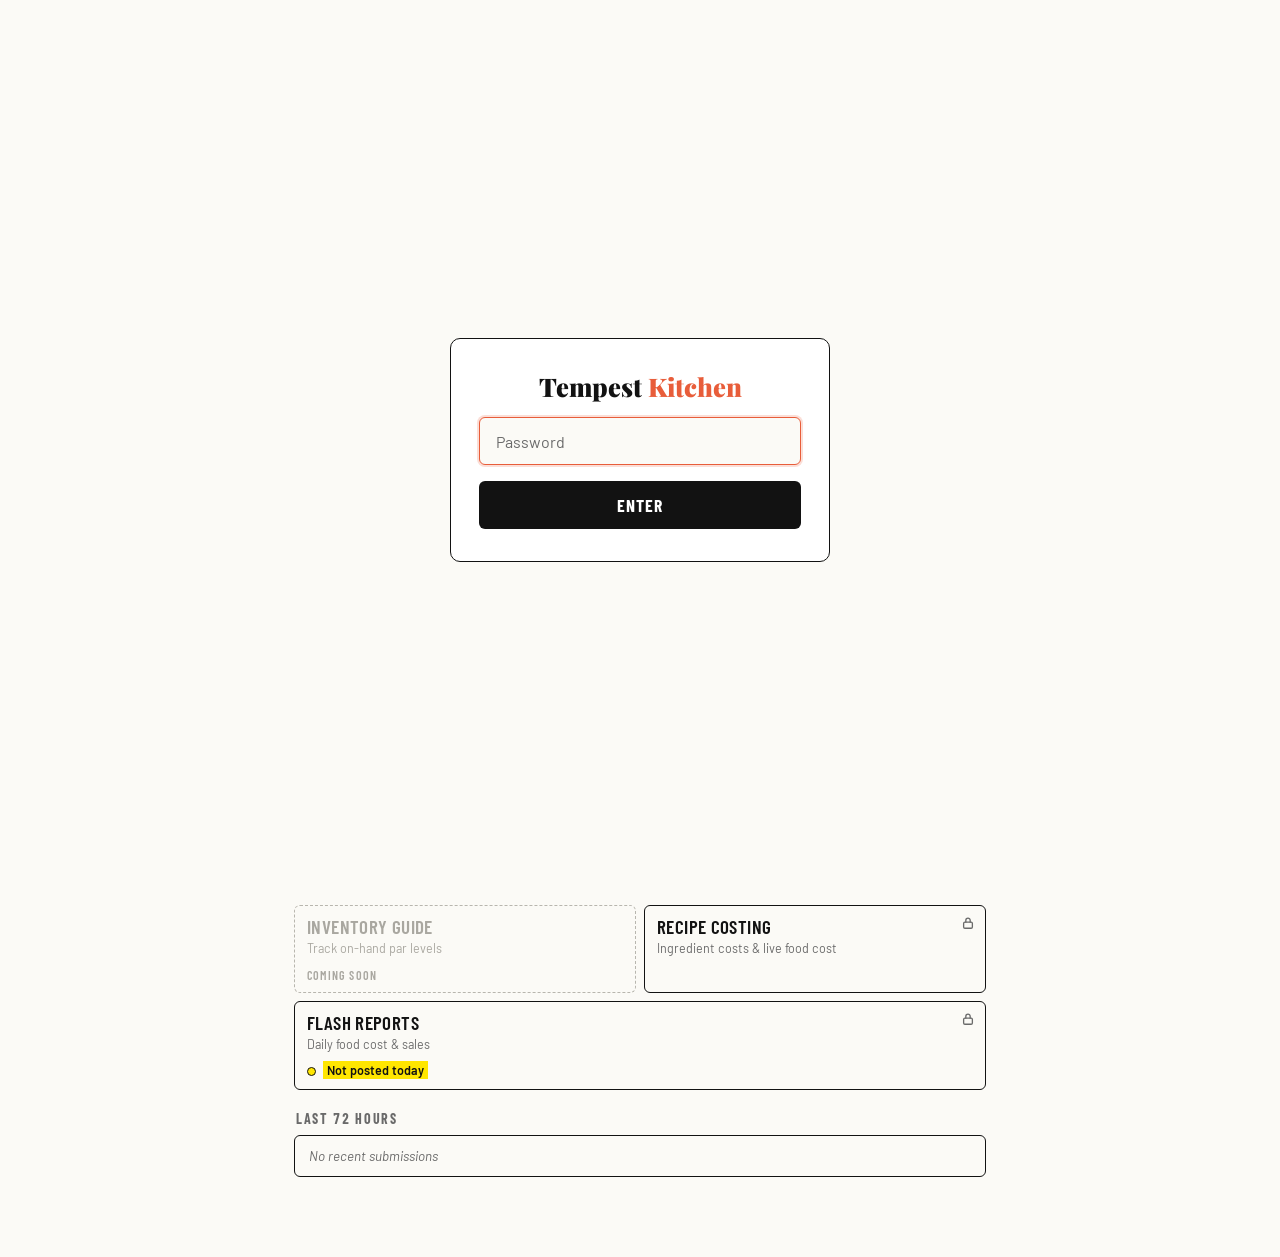
==== commit fa00056a: "Recipe Dashboard: adopt shared kitchen.css, restyle to the Expo Board look Slice 4 of docs/page-rest" ====
--- a/recipe_dashboard.html
+++ b/recipe_dashboard.html
@@ -14,129 +14,13 @@
   })();
 </script>
 <title>BoxKitchen — Recipe Database</title>
-<style>
-  @import url('https://fonts.googleapis.com/css2?family=DM+Sans:ital,wght@0,400;0,500;0,700&family=Playfair+Display:wght@700;900&display=swap');
-  * { margin: 0; padding: 0; box-sizing: border-box; }
-  body { font-family: 'DM Sans', sans-serif; background: #0f1115; color: #e8e6e3; min-height: 100vh; }
-  .header { padding: 40px 40px 20px; border-bottom: 1px solid #2a2d35; background: linear-gradient(180deg, rgba(232,93,58,0.06) 0%, transparent 100%); }
-  .header h1 { font-family: 'Playfair Display', serif; font-size: 2.4rem; font-weight: 900; }
-  .header h1 span { color: #e85d3a; }
-  .header p { color: #8a8a8a; font-size: 0.95rem; }
-  .home-link { display: inline-flex; align-items: center; justify-content: center; min-height: 44px; min-width: 44px; padding: 0 10px; margin-left: -10px; margin-bottom: 8px; font-family: 'DM Sans', sans-serif; font-size: 0.85rem; font-weight: 500; color: rgba(232,230,227,0.75); text-decoration: none; transition: color 0.15s; }
-  .home-link:hover, .home-link:active { color: #e85d3a; }
-  .status-bar { display: flex; align-items: center; gap: 12px; margin-top: 16px; }
-  .status-dot { width: 8px; height: 8px; border-radius: 50%; background: #8a8a8a; animation: pulse 2s infinite; }
-  @keyframes pulse { 0%, 100% { opacity: 1; } 50% { opacity: 0.4; } }
-  .status-text { color: #8a8a8a; font-size: 0.85rem; }
-  .controls { display: flex; gap: 12px; padding: 20px 40px; flex-wrap: wrap; align-items: center; }
-  .search-box { flex: 1; min-width: 200px; padding: 10px 16px; background: #1a1d24; border: 1px solid #2a2d35; border-radius: 8px; color: #e8e6e3; font-family: 'DM Sans', sans-serif; font-size: 0.95rem; outline: none; }
-  .search-box:focus { border-color: #e85d3a; }
-  .search-box::placeholder { color: #8a8a8a; }
-  .filter-btn { padding: 8px 18px; background: #1a1d24; border: 1px solid #2a2d35; border-radius: 8px; color: #8a8a8a; font-family: 'DM Sans', sans-serif; font-size: 0.85rem; cursor: pointer; }
-  .filter-btn:hover { border-color: #e85d3a; color: #e8e6e3; }
-  .filter-btn.active { background: #e85d3a; border-color: #e85d3a; color: #fff; }
-  .count { font-size: 0.85rem; color: #8a8a8a; padding: 0 10px; }
-  .grid { display: grid; grid-template-columns: repeat(auto-fill, minmax(340px, 1fr)); gap: 20px; padding: 10px 40px 60px; }
-  .card { background: #1a1d24; border: 1px solid #2a2d35; border-radius: 12px; padding: 24px; cursor: pointer; transition: all 0.25s ease; }
-  .card:hover { background: #22262f; border-color: #e85d3a; transform: translateY(-2px); box-shadow: 0 8px 30px rgba(0,0,0,0.3); }
-  .card-header { display: flex; justify-content: space-between; align-items: flex-start; margin-bottom: 12px; }
-  .card-title { font-family: 'Playfair Display', serif; font-size: 1.3rem; font-weight: 700; line-height: 1.2; }
-  .location-tag { font-size: 0.7rem; font-weight: 700; text-transform: uppercase; letter-spacing: 1px; padding: 4px 10px; border-radius: 4px; white-space: nowrap; }
-  .location-tag.tempest { background: rgba(59,130,246,0.15); color: #3b82f6; }
-  .location-tag.showdown { background: rgba(245,158,11,0.15); color: #f59e0b; }
-  .card-category { display: inline-block; font-size: 0.8rem; color: #8a8a8a; background: #2a2d35; padding: 3px 10px; border-radius: 4px; margin-bottom: 14px; }
-  .section-label { font-size: 0.7rem; font-weight: 700; text-transform: uppercase; letter-spacing: 1.5px; color: #e85d3a; margin-bottom: 6px; margin-top: 14px; }
-  .ingredients-preview { font-size: 0.88rem; color: #8a8a8a; line-height: 1.5; overflow: hidden; text-overflow: ellipsis; white-space: nowrap; }
-  .ingredients-full { font-size: 0.88rem; color: #8a8a8a; line-height: 1.6; display: none; }
-  .method-full { font-size: 0.88rem; color: #8a8a8a; line-height: 1.8; display: none; }
-  .method-full .step { margin-bottom: 4px; }
-  .expand-hint { font-size: 0.75rem; color: #555; margin-top: 12px; text-align: center; }
-  .card.open .ingredients-preview { display: none; }
-  .card.open .ingredients-full { display: block; }
-  .card.open .method-full { display: block; }
-  .card.open .expand-hint span { display: none; }
-  .card.open .expand-hint::after { content: '▲ tap to collapse'; }
-  .empty-state { grid-column: 1 / -1; text-align: center; padding: 80px 20px; color: #8a8a8a; }
-  .empty-state h3 { font-family: 'Playfair Display', serif; font-size: 1.5rem; color: #e8e6e3; margin-bottom: 8px; }
-  .loading { grid-column: 1 / -1; text-align: center; padding: 80px 20px; color: #8a8a8a; }
-  .spinner { width: 32px; height: 32px; border: 3px solid #2a2d35; border-top-color: #e85d3a; border-radius: 50%; animation: spin 0.8s linear infinite; margin: 0 auto 16px; }
-  @keyframes spin { to { transform: rotate(360deg); } }
-  @media (max-width: 600px) { .header { padding: 24px 20px 16px; } .header h1 { font-size: 1.6rem; } .controls { padding: 16px 20px; } .grid { padding: 10px 20px 40px; grid-template-columns: 1fr; } }
-
-  /* ── Manager mode UI ── */
-  .header-row { display: flex; justify-content: space-between; align-items: flex-start; gap: 16px; flex-wrap: wrap; }
-  .header-row .head-text { flex: 1; min-width: 220px; }
-  .mgr-toggle { display: flex; align-items: center; gap: 8px; font-size: 0.82rem; color: #8a8a8a; min-height: 44px; flex-shrink: 0; }
-  .mgr-switch { width: 40px; height: 22px; border-radius: 11px; background: #2a2d35; position: relative; cursor: pointer; transition: background 0.2s; }
-  .mgr-switch.on { background: #e85d3a; }
-  .mgr-switch .knob { width: 18px; height: 18px; border-radius: 50%; background: #fff; position: absolute; top: 2px; left: 2px; transition: left 0.2s; }
-  .mgr-switch.on .knob { left: 20px; }
-
-  /* Manager-only controls (hidden unless body.manager-mode) */
-  .archived-toggle { display: none; }
-  body.manager-mode .archived-toggle { display: inline-block; }
-  .archived-toggle.active { background: #6b7280; border-color: #6b7280; color: #fff; }
-  .mgr-add-bar { display: none; padding: 10px 40px 0; }
-  body.manager-mode .mgr-add-bar { display: block; }
-  .mgr-add-btn { width: 100%; min-height: 48px; padding: 12px; background: transparent; border: 1px dashed #e85d3a; border-radius: 10px; color: #e85d3a; font-family: 'DM Sans', sans-serif; font-size: 0.92rem; font-weight: 700; cursor: pointer; }
-  .mgr-add-btn:active, .mgr-add-btn:hover { background: rgba(232,93,58,0.1); }
-  .card-mgr-actions { display: none; gap: 8px; margin-top: 14px; padding-top: 14px; border-top: 1px solid #2a2d35; }
-  body.manager-mode .card-mgr-actions { display: flex; }
-  .mgr-edit-btn, .mgr-archive-btn, .mgr-unarchive-btn, .mgr-delete-btn { flex: 1; min-height: 44px; display: flex; align-items: center; justify-content: center; background: transparent; border: 1px solid #2a2d35; border-radius: 8px; cursor: pointer; font-family: 'DM Sans', sans-serif; font-size: 0.82rem; font-weight: 600; padding: 0 10px; }
-  .mgr-edit-btn { color: #e85d3a; }
-  .mgr-edit-btn:active, .mgr-edit-btn:hover { background: rgba(232,93,58,0.12); }
-  .mgr-archive-btn { color: #ef4444; border-color: rgba(239,68,68,0.4); }
-  .mgr-archive-btn:active, .mgr-archive-btn:hover { background: rgba(239,68,68,0.12); }
-  .mgr-unarchive-btn { color: #22c55e; border-color: rgba(34,197,94,0.4); }
-  .mgr-unarchive-btn:active, .mgr-unarchive-btn:hover { background: rgba(34,197,94,0.12); }
-  .mgr-delete-btn { color: #fff; background: #ef4444; border-color: #ef4444; }
-  .mgr-delete-btn:active, .mgr-delete-btn:hover { background: #dc2626; border-color: #dc2626; }
-
-  .card.archived { opacity: 0.6; }
-  .card-station { display: inline-block; font-size: 0.8rem; color: #e85d3a; background: rgba(232,93,58,0.12); padding: 3px 10px; border-radius: 4px; margin-bottom: 14px; margin-left: 6px; }
-  .card-yield { font-size: 0.78rem; color: #8a8a8a; margin-bottom: 10px; font-style: italic; }
-  .location-tag.archived { background: rgba(138,138,138,0.18); color: #8a8a8a; }
-
-  /* ── Modals ── */
-  .modal-bg { display: none; position: fixed; inset: 0; background: rgba(0,0,0,0.7); z-index: 300; align-items: center; justify-content: center; padding: 16px; }
-  .modal-bg.show { display: flex; }
-  .modal { background: #1a1d24; border: 1px solid #2a2d35; border-radius: 14px; padding: 22px; width: 100%; max-width: 380px; max-height: 90vh; overflow-y: auto; }
-  .modal.modal-lg { max-width: 560px; }
-  .modal h3 { font-size: 1.1rem; margin-bottom: 14px; font-family: 'DM Sans', sans-serif; font-weight: 700; color: #e8e6e3; }
-  .modal label { display: block; font-size: 0.72rem; font-weight: 700; text-transform: uppercase; letter-spacing: 1px; color: #8a8a8a; margin-bottom: 7px; margin-top: 14px; }
-  .modal label:first-of-type { margin-top: 0; }
-  .modal input, .modal select, .modal textarea { width: 100%; padding: 11px; min-height: 44px; background: #0f1115; border: 1px solid #2a2d35; border-radius: 9px; color: #e8e6e3; font-family: 'DM Sans', sans-serif; font-size: 0.95rem; outline: none; appearance: none; -webkit-appearance: none; }
-  .modal textarea { line-height: 1.5; resize: vertical; min-height: 90px; }
-  .modal input:focus, .modal select:focus, .modal textarea:focus { border-color: #e85d3a; }
-  .modal .pin-input { text-align: center; letter-spacing: 0.5em; font-size: 1.4rem; font-weight: 700; }
-  .modal-err { display: none; color: #ef4444; font-size: 0.83rem; font-weight: 600; margin-top: 12px; }
-  .modal-err.show { display: block; }
-  .modal-btns { display: flex; gap: 10px; margin-top: 18px; }
-  .modal-btn { flex: 1; padding: 12px; min-height: 48px; border: none; border-radius: 9px; font-family: 'DM Sans', sans-serif; font-size: 0.92rem; font-weight: 700; cursor: pointer; }
-  .modal-btn.cancel { background: #2a2d35; color: #e8e6e3; }
-  .modal-btn.save { background: #e85d3a; color: #fff; }
-  .modal-btn.danger { background: #ef4444; color: #fff; }
-  .modal-btn:disabled { opacity: 0.6; cursor: default; }
-
-  /* Component blocks in the recipe form */
-  .comp-block { border: 1px solid #2a2d35; border-radius: 10px; padding: 14px; margin-top: 16px; background: rgba(15,17,21,0.4); }
-  .comp-block.first { border-style: dashed; }
-  .comp-head { display: flex; justify-content: space-between; align-items: center; margin-bottom: 4px; }
-  .comp-head label { margin: 0; }
-  .comp-opt { font-weight: 500; color: #555; text-transform: none; letter-spacing: 0; font-size: 0.7rem; }
-  .comp-remove { background: transparent; border: 1px solid rgba(239,68,68,0.4); color: #ef4444; border-radius: 6px; min-width: 36px; min-height: 36px; cursor: pointer; font-size: 0.95rem; font-weight: 700; }
-  .comp-remove:hover, .comp-remove:active { background: rgba(239,68,68,0.12); }
-  .add-comp-btn { display: block; width: 100%; margin-top: 14px; min-height: 44px; padding: 10px; background: transparent; border: 1px dashed #e85d3a; border-radius: 9px; color: #e85d3a; font-family: 'DM Sans', sans-serif; font-size: 0.88rem; font-weight: 600; cursor: pointer; }
-  .add-comp-btn:hover, .add-comp-btn:active { background: rgba(232,93,58,0.1); }
-
-  /* Toast */
-  .toast { position: fixed; bottom: 30px; left: 50%; transform: translateX(-50%); padding: 12px 24px; border-radius: 10px; font-size: 0.9rem; font-weight: 600; opacity: 0; transition: opacity 0.3s; pointer-events: none; z-index: 400; box-shadow: 0 4px 20px rgba(0,0,0,0.4); }
-  .toast.show { opacity: 1; }
-  .toast.success { background: #22c55e; color: #fff; }
-  .toast.error { background: #ef4444; color: #fff; }
-</style>
+<link rel="stylesheet" href="assets/kitchen.css">
+<!-- All styling lives in assets/kitchen.css (see docs/page-restyle.md).
+     Masthead and card-grid rules are scoped .rec-page, which is on <body>:
+     this is the only desktop-first page and its header is a masthead, not
+     the compact sticky header the phone pages share. -->
 </head>
-<body>
+<body class="rec-page">
 <div class="header">
   <a class="home-link" href="index.html">← Home</a>
   <div class="header-row">
@@ -205,8 +89,8 @@
 <div class="modal-bg" id="deleteModal">
   <div class="modal">
     <h3>Delete recipe permanently</h3>
-    <p style="font-size:0.9rem;color:#e8e6e3;margin-bottom:10px;">You are about to permanently delete <strong id="deleteRecipeName"></strong>.</p>
-    <p style="font-size:0.83rem;color:#ef4444;font-weight:600;margin-bottom:14px;">This cannot be undone.</p>
+    <p style="font-size:0.9rem;color:var(--ink);margin-bottom:10px;">You are about to permanently delete <strong id="deleteRecipeName"></strong>.</p>
+    <p style="font-size:0.83rem;color:var(--tomato);font-weight:600;margin-bottom:14px;">This cannot be undone.</p>
     <label>Type the recipe name to confirm</label>
     <input type="text" id="deleteConfirmInput" autocomplete="off" placeholder="Type the recipe name to confirm">
     <div class="modal-err" id="deleteErr"></div>
@@ -264,7 +148,7 @@
   api('GET', 'Recipes', 'select=*&order=name.asc', null, function(r, status) {
     if (status === 200 && r) {
       allRecipes = r;
-      document.getElementById('statusDot').style.background = '#22c55e';
+      document.getElementById('statusDot').style.background = 'var(--ink)';
       document.getElementById('statusText').textContent = 'Connected — ' + allRecipes.length + ' recipes loaded';
       renderRecipes();
     } else {
@@ -274,7 +158,7 @@
 }
 
 function showError(msg) {
-  document.getElementById('statusDot').style.background = '#ef4444';
+  document.getElementById('statusDot').style.background = 'var(--tomato)';
   document.getElementById('statusText').textContent = 'Connection failed';
   document.getElementById('recipeGrid').innerHTML = '<div class="empty-state"><h3>Could not connect</h3><p>' + esc(msg) + '</p></div>';
 }
--- a/assets/kitchen.css
+++ b/assets/kitchen.css
@@ -0,0 +1,421 @@
+/* ─────────────────────────────────────────────────────────────
+   kitchen.css — shared stylesheet for the Tempest Kitchen site
+   "Expo Board in chit colors": paper, ink, one accent (tomato),
+   one highlighter (yellow). State is expressed with fill, weight
+   and border — not with hue.
+
+   Tokens and font import are copied verbatim from index.html,
+   which is the reference implementation of the look.
+
+   Adopted page by page (see docs/page-restyle.md). Only add
+   components here when a real page needs them.
+   ───────────────────────────────────────────────────────────── */
+
+@import url('https://fonts.googleapis.com/css2?family=Barlow+Condensed:wght@500;600;700&family=Barlow:wght@400;500;600&family=Playfair+Display:wght@700;900&display=swap');
+
+*{margin:0;padding:0;box-sizing:border-box;-webkit-tap-highlight-color:transparent}
+:root{--paper:#fbfaf6;--ink:#121212;--grey:#6a6a6a;--hair:#e2e0d8;--faint:#a9a7a0;--dash:#b8b6ae;--yellow:#ffe600;--tomato:#e85d3a;--press:#f3f1ea}
+
+/* ── BASE ─────────────────────────────────────────────────── */
+body{font-family:'Barlow',-apple-system,sans-serif;background:var(--paper);color:var(--ink);min-height:100vh;padding-bottom:80px;font-variant-numeric:tabular-nums}
+a{color:inherit;text-decoration:none}
+[hidden]{display:none !important}
+
+/* Barlow Condensed uppercase — the label voice of the whole site */
+.h{font-family:'Barlow Condensed',sans-serif;font-size:14px;font-weight:700;letter-spacing:.12em;text-transform:uppercase;color:var(--grey)}
+
+/* ── HEADER ───────────────────────────────────────────────── */
+.header{position:sticky;top:0;z-index:100;background:rgba(251,250,246,0.96);backdrop-filter:blur(20px);-webkit-backdrop-filter:blur(20px);border-bottom:3px solid var(--ink);padding:14px 18px 12px}
+.header-row{display:flex;justify-content:space-between;align-items:center;gap:10px;margin-bottom:10px}
+.header h1{font-family:'Playfair Display',serif;font-size:1.4rem;font-weight:900;letter-spacing:-0.01em;line-height:1.1;flex:1;text-align:center}
+.header h1 span{color:var(--tomato)}
+.home-link{display:inline-flex;align-items:center;justify-content:center;min-height:44px;min-width:44px;padding:0 10px;margin-left:-10px;font-family:'Barlow Condensed',sans-serif;font-size:16px;font-weight:600;letter-spacing:.06em;text-transform:uppercase;color:var(--grey);transition:color 0.15s;flex-shrink:0;white-space:nowrap}
+.home-link:hover,.home-link:active{color:var(--tomato)}
+@media (min-width:760px){.header{padding-left:calc((100% - 720px)/2 + 18px);padding-right:calc((100% - 720px)/2 + 18px)}}
+
+/* ── BUTTONS ──────────────────────────────────────────────── */
+.new-btn{display:inline-flex;align-items:center;justify-content:center;min-height:44px;padding:0 14px;background:var(--tomato);border:1px solid var(--tomato);border-radius:6px;color:#fff;font-family:'Barlow Condensed',sans-serif;font-size:1rem;font-weight:700;letter-spacing:.06em;text-transform:uppercase;cursor:pointer;flex-shrink:0;white-space:nowrap}
+.new-btn:active{opacity:0.85}
+
+/* ── SEGMENTED TOGGLE — one control, three class names ─────
+   Notes calls it .filter-toggle/.filter-btn, Flash calls it
+   .mode-toggle/.mode-btn, the count sheets call it
+   .view-toggle > button. JS sets all three, so all three names
+   stay; only one set of rules describes them.
+   Active state is an ink fill, never a hue. ─────────────────── */
+.filter-toggle,.mode-toggle{display:flex;background:var(--paper);border:1px solid var(--ink);border-radius:6px;overflow:hidden}
+.filter-btn,.mode-btn,.view-toggle button{flex:1;min-height:40px;padding:9px;text-align:center;font-family:'Barlow Condensed',sans-serif;font-size:0.95rem;font-weight:600;letter-spacing:.08em;text-transform:uppercase;background:transparent;color:var(--grey);cursor:pointer}
+/* joined variant: the container carries the border */
+.filter-btn,.mode-btn{border:none}
+.filter-btn+.filter-btn,.mode-btn+.mode-btn{border-left:1px solid var(--ink)}
+.filter-btn.active,.mode-btn.active,.view-toggle button.active{background:var(--ink);border-color:var(--ink);color:var(--paper)}
+
+/* ── EMPTY / LOADING ──────────────────────────────────────── */
+.empty{text-align:center;color:var(--grey);padding:60px 20px;font-size:0.9rem;font-style:italic}
+.loading{display:flex;flex-direction:column;align-items:center;padding:80px 20px;color:var(--grey)}
+.spinner{width:30px;height:30px;border:3px solid var(--hair);border-top-color:var(--tomato);border-radius:50%;animation:spin 0.8s linear infinite;margin-bottom:14px}
+@keyframes spin{to{transform:rotate(360deg)}}
+
+/* ── MODAL ────────────────────────────────────────────────── */
+.modal-bg{display:none;position:fixed;inset:0;background:rgba(0,0,0,0.7);z-index:300;align-items:center;justify-content:center;padding:16px}
+.modal-bg.show{display:flex}
+.modal{background:var(--paper);border:1px solid var(--ink);border-radius:10px;padding:22px;width:100%;max-width:380px;max-height:90vh;overflow-y:auto}
+.modal h3{font-family:'Playfair Display',serif;font-size:1.2rem;font-weight:900;letter-spacing:-0.01em;margin-bottom:14px}
+.modal label{display:block;font-family:'Barlow Condensed',sans-serif;font-size:13px;font-weight:700;text-transform:uppercase;letter-spacing:.12em;color:var(--grey);margin-bottom:7px}
+.modal textarea,.modal select,.modal input[type="tel"],.modal input[type="text"]{width:100%;padding:11px;background:var(--paper);border:1px solid var(--ink);border-radius:6px;color:var(--ink);font-family:'Barlow',sans-serif;font-size:0.95rem;outline:none;-webkit-appearance:none;appearance:none}
+.modal textarea{margin-bottom:16px;resize:vertical;min-height:96px}
+.modal select{margin-bottom:16px}
+.modal input[type="tel"],.modal input[type="text"]{min-height:44px;margin-bottom:8px}
+.modal textarea:focus,.modal select:focus,.modal input:focus{border-color:var(--tomato);box-shadow:0 0 0 2px rgba(232,93,58,.2)}
+.modal textarea::placeholder{color:var(--grey)}
+/* error text: same dark red index.html uses for .auth-error — tomato is
+   too light to read at this size on paper */
+.modal-err{display:none;color:#b42318;font-size:0.83rem;font-weight:600;margin-bottom:12px}
+.modal-err.show{display:block}
+.modal-btns{display:flex;gap:10px}
+.modal-btn{flex:1;padding:12px;min-height:48px;border:1px solid var(--ink);border-radius:6px;font-family:'Barlow Condensed',sans-serif;font-size:1rem;font-weight:700;letter-spacing:.06em;text-transform:uppercase;cursor:pointer}
+.modal-btn.cancel{background:var(--paper);color:var(--ink)}
+.modal-btn.cancel:active{background:var(--press)}
+.modal-btn.save{background:var(--tomato);border-color:var(--tomato);color:#fff}
+.modal-btn.save:active{opacity:0.85}
+.modal-btn:disabled{opacity:0.5;cursor:default}
+.pin-input{text-align:center;letter-spacing:0.5em;font-size:1.4rem;font-weight:700}
+
+/* ── CATEGORY PICKER — selection is an ink fill ───────────── */
+.cat-picker{display:flex;flex-wrap:wrap;gap:8px;margin-bottom:16px}
+.cat-opt{padding:9px 12px;min-height:44px;display:flex;align-items:center;gap:5px;background:var(--paper);border:1px solid var(--hair);border-radius:6px;color:var(--ink);font-family:'Barlow',sans-serif;font-size:0.85rem;font-weight:600;cursor:pointer}
+.cat-opt:active{background:var(--press)}
+.cat-opt.sel{background:var(--ink);border-color:var(--ink);color:var(--paper)}
+
+/* ── TOAST — ink says saved, tomato says failed ───────────── */
+.toast{position:fixed;bottom:30px;left:50%;transform:translateX(-50%);background:var(--ink);color:var(--paper);padding:11px 22px;border-radius:6px;font-family:'Barlow Condensed',sans-serif;font-size:1rem;font-weight:600;letter-spacing:.06em;text-transform:uppercase;opacity:0;transition:opacity 0.3s;pointer-events:none;z-index:400;box-shadow:0 4px 20px rgba(0,0,0,0.22)}
+.toast.show{opacity:1}
+/* Flash's JS sets .err, Notes' and Counts' set .error. Both names
+   must keep working or a failure renders as a success. */
+.toast.err,.toast.error{background:var(--tomato);color:#fff}
+
+/* ── MANAGER MODE ─────────────────────────────────────────── */
+.mgr-toggle{display:flex;align-items:center;gap:8px;font-family:'Barlow Condensed',sans-serif;font-size:14px;font-weight:600;letter-spacing:.1em;text-transform:uppercase;color:var(--grey);min-height:44px;flex-shrink:0}
+.mgr-switch{width:40px;height:22px;border-radius:11px;background:var(--paper);border:1px solid var(--ink);position:relative;cursor:pointer;transition:background 0.2s}
+.mgr-switch .knob{width:16px;height:16px;border-radius:50%;background:var(--ink);position:absolute;top:2px;left:2px;transition:left 0.2s,background 0.2s}
+.mgr-switch.on{background:var(--ink)}
+.mgr-switch.on .knob{background:var(--paper);left:20px}
+.mgr-edit-btn,.mgr-delete-btn{min-height:40px;min-width:44px;display:inline-flex;align-items:center;justify-content:center;background:transparent;border:1px solid var(--ink);border-radius:6px;cursor:pointer;font-family:'Barlow Condensed',sans-serif;font-size:0.95rem;font-weight:600;letter-spacing:.06em;text-transform:uppercase;padding:0 12px}
+.mgr-edit-btn{color:var(--ink)}
+.mgr-edit-btn:active{background:var(--press)}
+.mgr-delete-btn{color:var(--tomato);border-color:rgba(232,93,58,0.5)}
+.mgr-delete-btn:active{background:rgba(232,93,58,0.10)}
+
+/* ═══════════════════════════════════════════════════════════
+   COUNT SHEETS — tempest_portion.html, tempest_meat.html
+   Added in slice 2. Both pages are byte-identical in styling;
+   these rules serve both.
+   ═══════════════════════════════════════════════════════════ */
+
+/* ── DATE / NAME / INTRO BARS ─────────────────────────────── */
+.date-bar{display:flex;justify-content:space-between;align-items:center;padding:10px 18px;border-bottom:1px solid var(--hair)}
+.date-display{font-family:'Barlow Condensed',sans-serif;font-size:1.05rem;font-weight:700;letter-spacing:.04em;text-transform:uppercase}
+.date-sub{font-family:'Barlow Condensed',sans-serif;font-size:14px;font-weight:600;letter-spacing:.1em;text-transform:uppercase;color:var(--grey)}
+
+.name-bar{display:flex;align-items:center;gap:10px;padding:10px 18px;border-bottom:1px solid var(--hair);background:var(--press)}
+.name-bar label{font-family:'Barlow Condensed',sans-serif;font-size:14px;font-weight:700;letter-spacing:.1em;text-transform:uppercase;color:var(--grey);white-space:nowrap}
+/* chevron is inline SVG — its fill is hard-coded, so it must be
+   restated in the new grey or it reads as the old dark-theme muted */
+.name-bar select{flex:1;min-height:44px;padding:8px 12px;padding-right:28px;background:var(--paper);border:1px solid var(--ink);border-radius:6px;color:var(--ink);font-family:'Barlow',sans-serif;font-size:0.95rem;outline:none;appearance:none;-webkit-appearance:none;background-image:url("data:image/svg+xml,%3Csvg xmlns='http://www.w3.org/2000/svg' width='10' height='10'%3E%3Cpath d='M0 2l5 5 5-5' fill='%236a6a6a'/%3E%3C/svg%3E");background-repeat:no-repeat;background-position:right 12px center}
+.name-bar select:focus{border-color:var(--tomato);box-shadow:0 0 0 2px rgba(232,93,58,.2)}
+
+.intro{padding:9px 18px;font-size:0.82rem;color:var(--grey);border-bottom:1px solid var(--hair);line-height:1.4}
+
+/* ── CATEGORY HEADER — paper and a hairline, not a tinted band.
+   Same voice as the .h section headings on the home page. ──── */
+.cat-header{padding:14px 18px 8px;background:var(--paper);border-bottom:1px solid var(--ink);border-top:1px solid var(--hair)}
+.cat-label{font-family:'Barlow Condensed',sans-serif;font-size:14px;font-weight:700;letter-spacing:.12em;text-transform:uppercase;color:var(--grey)}
+
+/* ── COUNT ROWS ───────────────────────────────────────────── */
+.count-row{display:flex;align-items:center;gap:12px;padding:10px 18px;border-bottom:1px solid var(--hair);min-height:56px}
+.count-info{flex:1;min-width:0}
+.count-name{font-size:0.95rem;font-weight:500;line-height:1.25}
+.count-par{font-size:0.78rem;color:var(--grey);margin-top:2px}
+.count-by{font-size:0.75rem;color:var(--grey);margin-top:3px;font-weight:500}
+
+/* The most-scanned state on the page: a cook is looking for which
+   boxes are still EMPTY. Filled = ink border + press fill, so it
+   reads by weight and fill rather than hue. Inputs don't inherit
+   font or numeric settings, so both are restated here. */
+.count-input{width:118px;min-height:44px;padding:8px 10px;background:var(--paper);border:1px solid var(--hair);border-radius:6px;color:var(--ink);font-family:'Barlow',sans-serif;font-size:0.95rem;font-variant-numeric:tabular-nums;text-align:center;outline:none;flex-shrink:0;-webkit-appearance:none;appearance:none}
+.count-input::placeholder{color:var(--faint)}
+.count-input:focus{border-color:var(--tomato);box-shadow:0 0 0 2px rgba(232,93,58,.2)}
+.count-input.filled{border:1.5px solid var(--ink);background:var(--press);font-weight:600}
+
+.count-value{width:118px;min-height:44px;padding:8px 10px;color:var(--ink);font-family:'Barlow',sans-serif;font-size:0.95rem;font-variant-numeric:tabular-nums;font-weight:600;text-align:center;flex-shrink:0;display:flex;align-items:center;justify-content:center}
+.count-value.blank{color:var(--faint);font-weight:400}
+
+/* separated variant: a full-width bar, so each button is outlined */
+.view-toggle{display:flex;gap:8px;padding:10px 18px;border-bottom:1px solid var(--hair);background:var(--press)}
+.view-toggle button{padding:8px 12px;background:var(--paper);border:1px solid var(--ink);border-radius:6px;transition:background 0.15s,color 0.15s}
+
+.prev-date-label{display:none;padding:10px 18px;background:var(--press);border-bottom:1px solid var(--hair);font-size:0.85rem;color:var(--ink)}
+.prev-date-label.show{display:block}
+.prev-date-label .by{color:var(--grey);font-size:0.78rem;margin-left:6px}
+
+/* ── FIXED BOTTOM BAR — one component, two class names.
+   Counts call it .submit-bar/.submit-btn, Flash calls it
+   .save-bar/.save-btn. 3px ink top border, mirroring the
+   header's 3px bottom border on the home page. ─────────────── */
+.submit-bar,.save-bar{position:fixed;bottom:0;left:0;right:0;padding:12px 18px;background:rgba(251,250,246,0.96);backdrop-filter:blur(20px);-webkit-backdrop-filter:blur(20px);border-top:3px solid var(--ink);display:flex;gap:12px;align-items:center;z-index:150}
+.submit-summary,.save-summary{flex:1;font-size:0.85rem;color:var(--grey);min-width:0}
+.submit-summary strong,.save-summary b{color:var(--ink);font-weight:600}
+.submit-btn,.save-btn{padding:12px 28px;min-height:48px;background:var(--tomato);border:1px solid var(--tomato);border-radius:6px;color:#fff;font-family:'Barlow Condensed',sans-serif;font-size:1rem;font-weight:700;letter-spacing:.06em;text-transform:uppercase;cursor:pointer;flex-shrink:0;white-space:nowrap}
+.submit-btn:active,.save-btn:active{opacity:0.85}
+.submit-btn:disabled,.save-btn:disabled{background:var(--hair);border-color:var(--hair);color:var(--faint);cursor:default;opacity:1}
+@media (min-width:760px){.submit-bar,.save-bar{padding-left:calc((100% - 720px)/2 + 18px);padding-right:calc((100% - 720px)/2 + 18px)}}
+
+/* toast clears the fixed bottom bar on these pages */
+.submit-bar~.toast,.save-bar~.toast{bottom:92px}
+/* saved = ink (the base .toast); these pages add .success explicitly */
+.toast.success{background:var(--ink);color:var(--paper)}
+
+/* ── MANAGER-ONLY CONTROLS ────────────────────────────────── */
+.row-mgr-actions{display:none;gap:6px;flex-shrink:0}
+.manager-mode .row-mgr-actions{display:flex}
+.mgr-retire-btn{min-width:52px;min-height:44px;display:flex;align-items:center;justify-content:center;background:transparent;border:1px solid rgba(232,93,58,0.5);border-radius:6px;color:var(--tomato);font-family:'Barlow Condensed',sans-serif;font-size:0.95rem;font-weight:600;letter-spacing:.06em;text-transform:uppercase;cursor:pointer;padding:0 8px}
+.mgr-retire-btn:active{background:rgba(232,93,58,0.10)}
+.mgr-add-bar{display:none;padding:12px 18px;border-bottom:1px solid var(--hair)}
+.manager-mode .mgr-add-bar{display:block}
+.mgr-add-btn{width:100%;min-height:44px;padding:10px;background:transparent;border:1px dashed var(--dash);border-radius:6px;color:var(--ink);font-family:'Barlow Condensed',sans-serif;font-size:1rem;font-weight:600;letter-spacing:.06em;text-transform:uppercase;cursor:pointer}
+.mgr-add-btn:active{background:var(--press)}
+
+/* ═══════════════════════════════════════════════════════════
+   FLASH REPORTS — tempest_flash.html
+   Added in slice 3. The full-screen PIN gate and the table
+   block are written to be reused (Costing, slice 8).
+   ═══════════════════════════════════════════════════════════ */
+
+/* ── FULL-SCREEN PIN GATE ─────────────────────────────────────
+   Sits over everything at z-index 1000 and must be fully opaque
+   paper — the financials are behind it. ───────────────────── */
+.gate{position:fixed;inset:0;z-index:1000;background:var(--paper);display:flex;flex-direction:column;align-items:center;justify-content:center;padding:30px;text-align:center}
+.gate.hide{display:none}
+.gate h2{font-family:'Playfair Display',serif;font-size:1.6rem;font-weight:900;letter-spacing:-0.01em;line-height:1.15;margin-bottom:6px}
+.gate p{color:var(--grey);font-size:0.9rem;line-height:1.4;max-width:320px;margin-bottom:22px}
+.gate .pin-input{width:180px;min-height:56px;padding:12px;background:var(--paper);border:1px solid var(--ink);border-radius:6px;color:var(--ink);font-family:'Barlow',sans-serif;font-size:1.5rem;outline:none;-webkit-appearance:none;appearance:none}
+.gate .pin-input:focus{border-color:var(--tomato);box-shadow:0 0 0 2px rgba(232,93,58,.2)}
+.gate-err{display:none;color:#b42318;font-size:0.85rem;font-weight:600;margin-top:14px}
+.gate-err.show{display:block}
+.gate-btns{display:flex;gap:10px;margin-top:20px}
+.gate-btn{padding:11px 20px;min-height:48px;display:inline-flex;align-items:center;justify-content:center;border:1px solid var(--ink);border-radius:6px;font-family:'Barlow Condensed',sans-serif;font-size:1rem;font-weight:700;letter-spacing:.06em;text-transform:uppercase;cursor:pointer;white-space:nowrap}
+.gate-btn.go{background:var(--tomato);border-color:var(--tomato);color:#fff}
+.gate-btn.go:active{opacity:0.85}
+.gate-btn.back{background:var(--paper);color:var(--ink)}
+.gate-btn.back:active{background:var(--press)}
+
+/* ── HEADER EXTRAS ────────────────────────────────────────── */
+.lock-tag{display:flex;align-items:center;gap:5px;flex-shrink:0;white-space:nowrap;font-family:'Barlow Condensed',sans-serif;font-size:14px;font-weight:600;letter-spacing:.08em;text-transform:uppercase;color:var(--grey)}
+.manage-btn{display:block;margin:10px auto 0;min-height:40px;padding:8px 12px;background:var(--paper);border:1px solid var(--ink);border-radius:6px;color:var(--ink);font-family:'Barlow Condensed',sans-serif;font-size:0.9rem;font-weight:600;letter-spacing:.06em;text-transform:uppercase;cursor:pointer;white-space:nowrap}
+.manage-btn:active{background:var(--press)}
+
+/* ── DATE STEPPER ─────────────────────────────────────────── */
+.date-left{display:flex;align-items:center;gap:10px;min-width:0}
+.date-info{text-align:center;min-width:0}
+.date-arrow{width:36px;height:36px;flex-shrink:0;display:flex;align-items:center;justify-content:center;background:var(--paper);border:1px solid var(--ink);border-radius:6px;color:var(--ink);font-size:0.85rem;cursor:pointer}
+.date-arrow:active{background:var(--ink);color:var(--paper)}
+.day-display{font-family:'Barlow Condensed',sans-serif;font-size:12px;font-weight:700;letter-spacing:.1em;text-transform:uppercase;color:var(--tomato)}
+.date-today{font-family:'Barlow Condensed',sans-serif;font-size:13px;font-weight:600;letter-spacing:.06em;text-transform:uppercase;color:var(--grey);text-align:right;text-decoration:underline;cursor:pointer;flex-shrink:0}
+
+/* ── KPI ROW — .summary on entry, .rmonth-kpi in the reports ── */
+.summary,.rmonth-kpi{display:flex;gap:10px;padding:14px 18px;background:var(--paper);border-bottom:1px solid var(--hair)}
+.stat{flex:1;min-width:0;text-align:center}
+.stat-label{font-family:'Barlow Condensed',sans-serif;font-size:12px;font-weight:700;letter-spacing:.1em;text-transform:uppercase;color:var(--grey);margin-bottom:4px}
+.stat-val{font-size:1.2rem;font-weight:700;line-height:1.15;font-variant-numeric:tabular-nums}
+.stat-val.pct{color:var(--tomato)}
+/* month-to-date food cost — the figure the home tile also surfaces.
+   Yellow highlighter behind it, the same treatment index.html gives
+   the numbers that matter. */
+.stat-val.run{display:inline-block;background:var(--yellow);color:var(--ink);padding:1px 7px}
+.stat-sub{font-size:11px;line-height:1.2;color:var(--grey);margin-top:2px}
+
+/* ── VENDOR / SALES ROWS ──────────────────────────────────── */
+.flash-row{display:flex;align-items:center;gap:10px;min-height:56px;padding:9px 18px;border-bottom:1px solid var(--hair)}
+.flash-row.sales{background:var(--press);border-top:1px solid var(--ink)}
+.vname{flex:1;min-width:0;font-size:0.9rem;font-weight:500;white-space:nowrap;overflow:hidden;text-overflow:ellipsis}
+/* the one row that isn't a vendor */
+.flash-row.sales .vname{color:var(--ink);font-weight:700}
+
+/* Same "filled" reading as .count-input.filled on the count sheets —
+   ink border and a press fill. A cook must read it the same way on
+   both pages. */
+.money-wrap{display:flex;align-items:center;gap:2px;width:140px;flex-shrink:0;padding:0 10px;background:var(--paper);border:1px solid var(--hair);border-radius:6px;transition:border-color 0.15s,background 0.15s}
+.money-wrap:focus-within{border-color:var(--tomato);box-shadow:0 0 0 2px rgba(232,93,58,.2)}
+.money-wrap.filled{border:1.5px solid var(--ink);background:var(--press)}
+.money-wrap .dollar{color:var(--grey);font-size:0.85rem}
+.money-wrap.filled .dollar{color:var(--ink)}
+.money-input{flex:1;min-width:0;min-height:44px;padding:9px 0;background:transparent;border:none;outline:none;color:var(--ink);font-family:'Barlow',sans-serif;font-size:0.95rem;font-weight:600;font-variant-numeric:tabular-nums;text-align:right}
+.money-input::placeholder{color:var(--faint);font-weight:400}
+
+.entered-bar{display:flex;align-items:center;gap:10px;padding:10px 18px;border-bottom:1px solid var(--hair)}
+.entered-bar label{font-family:'Barlow Condensed',sans-serif;font-size:14px;font-weight:700;letter-spacing:.1em;text-transform:uppercase;color:var(--grey);white-space:nowrap}
+.entered-bar input{flex:1;min-width:0;min-height:44px;padding:9px 10px;background:var(--paper);border:1px solid var(--ink);border-radius:6px;color:var(--ink);font-family:'Barlow',sans-serif;font-size:0.9rem;outline:none;-webkit-appearance:none;appearance:none}
+.entered-bar input:focus{border-color:var(--tomato);box-shadow:0 0 0 2px rgba(232,93,58,.2)}
+.entered-bar input::placeholder{color:var(--faint)}
+
+/* ── REPORT TABLES ────────────────────────────────────────────
+   Paper ground, hairline row rules, no fills. .rscroll owns the
+   horizontal scroll so the page body never scrolls sideways. ── */
+.rsection{padding:16px 0 4px;border-bottom:1px solid var(--hair)}
+.rsection-title{font-family:'Barlow Condensed',sans-serif;font-size:14px;font-weight:700;letter-spacing:.12em;text-transform:uppercase;color:var(--grey);padding:0 18px 10px}
+.rscroll{overflow-x:auto;-webkit-overflow-scrolling:touch}
+.rtable{min-width:100%;border-collapse:collapse;background:var(--paper);font-size:0.78rem;font-variant-numeric:tabular-nums;white-space:nowrap}
+.rtable th,.rtable td{padding:7px 12px;text-align:right;border-bottom:1px solid var(--hair)}
+.rtable th{background:var(--paper);border-bottom:1px solid var(--ink);font-family:'Barlow Condensed',sans-serif;font-size:12px;font-weight:700;letter-spacing:.1em;text-transform:uppercase;color:var(--grey)}
+.rtable td.l,.rtable th.l{text-align:left}
+/* totals earn a 2px ink rule, not a fill */
+.rtable tr.total td{font-weight:700;border-top:2px solid var(--ink);border-bottom:none}
+.rempty{padding:36px 20px;text-align:center;font-size:0.9rem;font-style:italic;color:var(--grey)}
+
+/* ── MANAGE VENDORS ───────────────────────────────────────── */
+.nb-label{font-family:'Barlow Condensed',sans-serif;font-size:13px;font-weight:700;letter-spacing:.12em;text-transform:uppercase;color:var(--grey);margin:14px 0 7px}
+.vrow{display:flex;align-items:center;gap:7px;padding:7px 0;border-bottom:1px solid var(--hair)}
+.vrow.retired .vname-input{opacity:0.5}
+.vmove{display:flex;flex-direction:column;gap:2px;flex-shrink:0}
+.vmini{width:26px;height:17px;padding:0;background:var(--paper);border:1px solid var(--ink);border-radius:3px;color:var(--ink);font-size:0.6rem;line-height:1;cursor:pointer}
+.vmini:active{background:var(--ink);color:var(--paper)}
+.vname-input{flex:1;min-width:0;min-height:40px;padding:8px;background:var(--paper);border:1px solid var(--hair);border-radius:6px;color:var(--ink);font-family:'Barlow',sans-serif;font-size:0.88rem;outline:none;-webkit-appearance:none;appearance:none}
+.vname-input:focus{border-color:var(--tomato);box-shadow:0 0 0 2px rgba(232,93,58,.2)}
+.vretire{flex-shrink:0;min-height:36px;padding:7px 9px;background:transparent;border:1px solid rgba(232,93,58,0.5);border-radius:6px;color:var(--tomato);font-family:'Barlow Condensed',sans-serif;font-size:0.85rem;font-weight:600;letter-spacing:.06em;text-transform:uppercase;white-space:nowrap;cursor:pointer}
+.vretire:active{background:rgba(232,93,58,0.10)}
+.vretire.restore{color:var(--ink);border-color:var(--ink)}
+.vretire.restore:active{background:var(--press)}
+
+/* ═══════════════════════════════════════════════════════════
+   RECIPE DASHBOARD — recipe_dashboard.html
+   Added in slice 4. The only desktop-first page in the app:
+   40px gutters, an auto-fill card grid, one 600px breakpoint.
+   Its header is a masthead, not the compact sticky header the
+   phone pages share, so it is restyled in place rather than
+   swapped for .header.
+   ═══════════════════════════════════════════════════════════ */
+
+/* ── MASTHEAD ─────────────────────────────────────────────── */
+/* the old tomato gradient wash is dropped — flat paper, and the
+   3px ink rule that every other page's header carries */
+.rec-page .header{position:static;padding:40px 40px 20px;border-bottom:3px solid var(--ink);background:var(--paper);backdrop-filter:none;-webkit-backdrop-filter:none}
+.rec-page .header h1{font-family:'Playfair Display',serif;font-size:2.4rem;font-weight:900;letter-spacing:-0.02em;line-height:1.05;flex:none;text-align:left}
+.rec-page .header h1 span{color:var(--tomato)}
+.rec-page .header p{color:var(--grey);font-size:0.95rem;margin-top:2px}
+.rec-page .home-link{margin-bottom:8px}
+.header-row .head-text{flex:1;min-width:220px}
+.rec-page .header-row{align-items:flex-start;flex-wrap:wrap;gap:16px;margin-bottom:0}
+
+.status-bar{display:flex;align-items:center;gap:10px;margin-top:16px}
+/* the dot no longer pulses — it was decorative motion reading as a
+   live connection signal */
+.status-dot{width:8px;height:8px;border-radius:50%;background:var(--faint);flex-shrink:0}
+.status-text{font-family:'Barlow Condensed',sans-serif;font-size:14px;font-weight:600;letter-spacing:.1em;text-transform:uppercase;color:var(--grey)}
+
+/* ── CONTROLS ─────────────────────────────────────────────── */
+.controls{display:flex;gap:12px;padding:20px 40px;flex-wrap:wrap;align-items:center}
+.search-box{flex:1;min-width:200px;min-height:44px;padding:10px 16px;background:var(--paper);border:1px solid var(--ink);border-radius:6px;color:var(--ink);font-family:'Barlow',sans-serif;font-size:0.95rem;outline:none;-webkit-appearance:none;appearance:none}
+.search-box::placeholder{color:var(--faint)}
+.search-box:focus{border-color:var(--tomato);box-shadow:0 0 0 2px rgba(232,93,58,.2)}
+
+/* These filter buttons are standalone pills in a control row, NOT a
+   segmented control like .filter-toggle on Notes or .mode-toggle on
+   Flash — so they need their own border and must not stretch. */
+.controls .filter-btn{flex:0 0 auto;min-height:44px;padding:8px 18px;background:var(--paper);border:1px solid var(--ink);border-radius:6px;color:var(--grey)}
+.controls .filter-btn:hover{color:var(--ink)}
+.controls .filter-btn.active{background:var(--ink);border-color:var(--ink);color:var(--paper)}
+.controls .archived-toggle.active{background:var(--grey);border-color:var(--grey);color:var(--paper)}
+.count{font-family:'Barlow Condensed',sans-serif;font-size:14px;font-weight:600;letter-spacing:.1em;text-transform:uppercase;color:var(--grey);padding:0 10px}
+
+/* padding only — display is owned by .mgr-add-bar / .manager-mode above,
+   and repeating display:none here would win on order and keep the bar
+   hidden in manager mode */
+.rec-page .mgr-add-bar{padding:10px 40px 0;border-bottom:none}
+
+/* ── CARD GRID ────────────────────────────────────────────── */
+.grid{display:grid;grid-template-columns:repeat(auto-fill,minmax(340px,1fr));gap:20px;padding:10px 40px 60px}
+.card{background:var(--paper);border:1px solid var(--ink);border-radius:8px;padding:22px;cursor:pointer;transition:background 0.15s,box-shadow 0.15s}
+.card:hover{background:var(--press);box-shadow:0 2px 0 var(--ink)}
+.card-header{display:flex;justify-content:space-between;align-items:flex-start;gap:10px;margin-bottom:12px}
+.card-title{font-family:'Playfair Display',serif;font-size:1.3rem;font-weight:700;line-height:1.2}
+
+/* Every one of the 47 recipes is Tempest, so this chip is on every
+   card and distinguishes nothing. Styled down to a hairline label.
+   .showdown is kept for the day a second location exists. */
+.location-tag{font-family:'Barlow Condensed',sans-serif;font-size:12px;font-weight:600;text-transform:uppercase;letter-spacing:.12em;padding:3px 8px;border-radius:4px;white-space:nowrap;background:transparent;border:1px solid var(--hair);color:var(--grey)}
+.location-tag.tempest{background:transparent;border-color:var(--hair);color:var(--grey)}
+.location-tag.showdown{background:transparent;border-color:var(--tomato);color:var(--tomato)}
+.location-tag.archived{background:var(--press);border-color:var(--dash);color:var(--faint)}
+
+.card-category{display:inline-block;font-family:'Barlow Condensed',sans-serif;font-size:13px;font-weight:600;letter-spacing:.08em;text-transform:uppercase;color:var(--grey);background:var(--press);padding:3px 10px;border-radius:4px;margin-bottom:14px}
+/* station is the one tag that actually varies — it keeps tomato */
+.card-station{display:inline-block;font-family:'Barlow Condensed',sans-serif;font-size:13px;font-weight:600;letter-spacing:.08em;text-transform:uppercase;color:var(--tomato);background:rgba(232,93,58,0.10);padding:3px 10px;border-radius:4px;margin-bottom:14px;margin-left:6px}
+.card-yield{font-size:0.8rem;color:var(--grey);margin-bottom:10px;font-style:italic}
+
+.section-label{font-family:'Barlow Condensed',sans-serif;font-size:13px;font-weight:700;text-transform:uppercase;letter-spacing:.12em;color:var(--ink);margin-bottom:6px;margin-top:14px}
+.ingredients-preview{font-size:0.88rem;color:var(--grey);line-height:1.5;overflow:hidden;text-overflow:ellipsis;white-space:nowrap}
+.ingredients-full{font-size:0.88rem;color:var(--ink);line-height:1.6;display:none}
+.method-full{font-size:0.88rem;color:var(--ink);line-height:1.8;display:none}
+.method-full .step{margin-bottom:4px}
+.expand-hint{font-family:'Barlow Condensed',sans-serif;font-size:12px;font-weight:600;letter-spacing:.1em;text-transform:uppercase;color:var(--faint);margin-top:12px;text-align:center}
+.card.open .ingredients-preview{display:none}
+.card.open .ingredients-full{display:block}
+.card.open .method-full{display:block}
+.card.open{background:var(--press)}
+/* the hint swaps its own text on open — both halves are needed or an
+   expanded card still reads "tap to expand" */
+.card.open .expand-hint span{display:none}
+.card.open .expand-hint::after{content:'\25B2  tap to collapse'}
+
+/* archived reads as set aside, not faded — opacity washes out on paper */
+.card.archived{background:var(--press);border:1px dashed var(--dash)}
+.card.archived .card-title,.card.archived .ingredients-full,.card.archived .method-full{color:var(--grey)}
+
+.empty-state{grid-column:1 / -1;text-align:center;padding:80px 20px;color:var(--grey)}
+.empty-state h3{font-family:'Playfair Display',serif;font-size:1.5rem;font-weight:900;color:var(--ink);margin-bottom:8px}
+.grid .loading{grid-column:1 / -1;padding:80px 20px}
+
+/* ── CARD MANAGER ACTIONS ─────────────────────────────────── */
+.card-mgr-actions{display:none;gap:8px;margin-top:14px;padding-top:14px;border-top:1px solid var(--hair)}
+body.manager-mode .card-mgr-actions{display:flex}
+.card-mgr-actions .mgr-edit-btn,.mgr-archive-btn,.mgr-unarchive-btn,.card-mgr-actions .mgr-delete-btn{flex:1;min-height:44px;display:flex;align-items:center;justify-content:center;background:transparent;border:1px solid var(--hair);border-radius:6px;cursor:pointer;font-family:'Barlow Condensed',sans-serif;font-size:0.9rem;font-weight:600;letter-spacing:.06em;text-transform:uppercase;padding:0 10px}
+.card-mgr-actions .mgr-edit-btn{color:var(--ink);border-color:var(--ink)}
+.card-mgr-actions .mgr-edit-btn:hover,.card-mgr-actions .mgr-edit-btn:active{background:var(--press)}
+.mgr-archive-btn{color:var(--tomato);border-color:rgba(232,93,58,0.5)}
+.mgr-archive-btn:hover,.mgr-archive-btn:active{background:rgba(232,93,58,0.10)}
+/* unarchive is a restore, not a warning — ink, not green */
+.mgr-unarchive-btn{color:var(--ink);border-color:var(--ink)}
+.mgr-unarchive-btn:hover,.mgr-unarchive-btn:active{background:var(--press)}
+/* delete is permanent: it stays the most dangerous-looking control on
+   the page — the only solid fill among the card actions. Scoped to the
+   card row so Notes' outline delete button is unaffected. */
+.card-mgr-actions .mgr-delete-btn{background:var(--tomato);border-color:var(--tomato);color:#fff}
+.card-mgr-actions .mgr-delete-btn:hover,.card-mgr-actions .mgr-delete-btn:active{background:#c9451f;border-color:#c9451f}
+
+/* ── RECIPE FORM MODAL ────────────────────────────────────── */
+.modal.modal-lg{max-width:560px}
+.modal-btn.danger{background:var(--tomato);border-color:var(--tomato);color:#fff}
+.rec-page .modal label{margin-top:14px}
+.rec-page .modal label:first-of-type{margin-top:0}
+.rec-page .modal input,.rec-page .modal select,.rec-page .modal textarea{margin-bottom:0}
+.rec-page .modal textarea{line-height:1.5;resize:vertical;min-height:90px}
+.rec-page .modal-btns{margin-top:18px}
+
+.comp-block{border:1px solid var(--hair);border-radius:8px;padding:14px;margin-top:16px;background:var(--press)}
+.comp-block.first{border-style:dashed;border-color:var(--dash)}
+.comp-head{display:flex;justify-content:space-between;align-items:center;margin-bottom:4px}
+.comp-head label{margin:0}
+.comp-opt{font-family:'Barlow',sans-serif;font-weight:400;color:var(--grey);text-transform:none;letter-spacing:0;font-size:0.75rem}
+.comp-remove{background:transparent;border:1px solid rgba(232,93,58,0.5);color:var(--tomato);border-radius:6px;min-width:36px;min-height:36px;cursor:pointer;font-size:0.95rem;font-weight:700}
+.comp-remove:hover,.comp-remove:active{background:rgba(232,93,58,0.10)}
+.add-comp-btn{display:block;width:100%;margin-top:14px;min-height:44px;padding:10px;background:transparent;border:1px dashed var(--dash);border-radius:6px;color:var(--ink);font-family:'Barlow Condensed',sans-serif;font-size:0.95rem;font-weight:600;letter-spacing:.06em;text-transform:uppercase;cursor:pointer}
+.add-comp-btn:hover,.add-comp-btn:active{background:var(--press)}
+
+/* ── NARROW ───────────────────────────────────────────────── */
+@media (max-width:600px){
+  .rec-page .header{padding:24px 20px 16px}
+  .rec-page .header h1{font-size:1.6rem}
+  .controls{padding:16px 20px}
+  .grid{padding:10px 20px 40px;grid-template-columns:1fr}
+  .rec-page .mgr-add-bar{padding:10px 20px 0}
+}
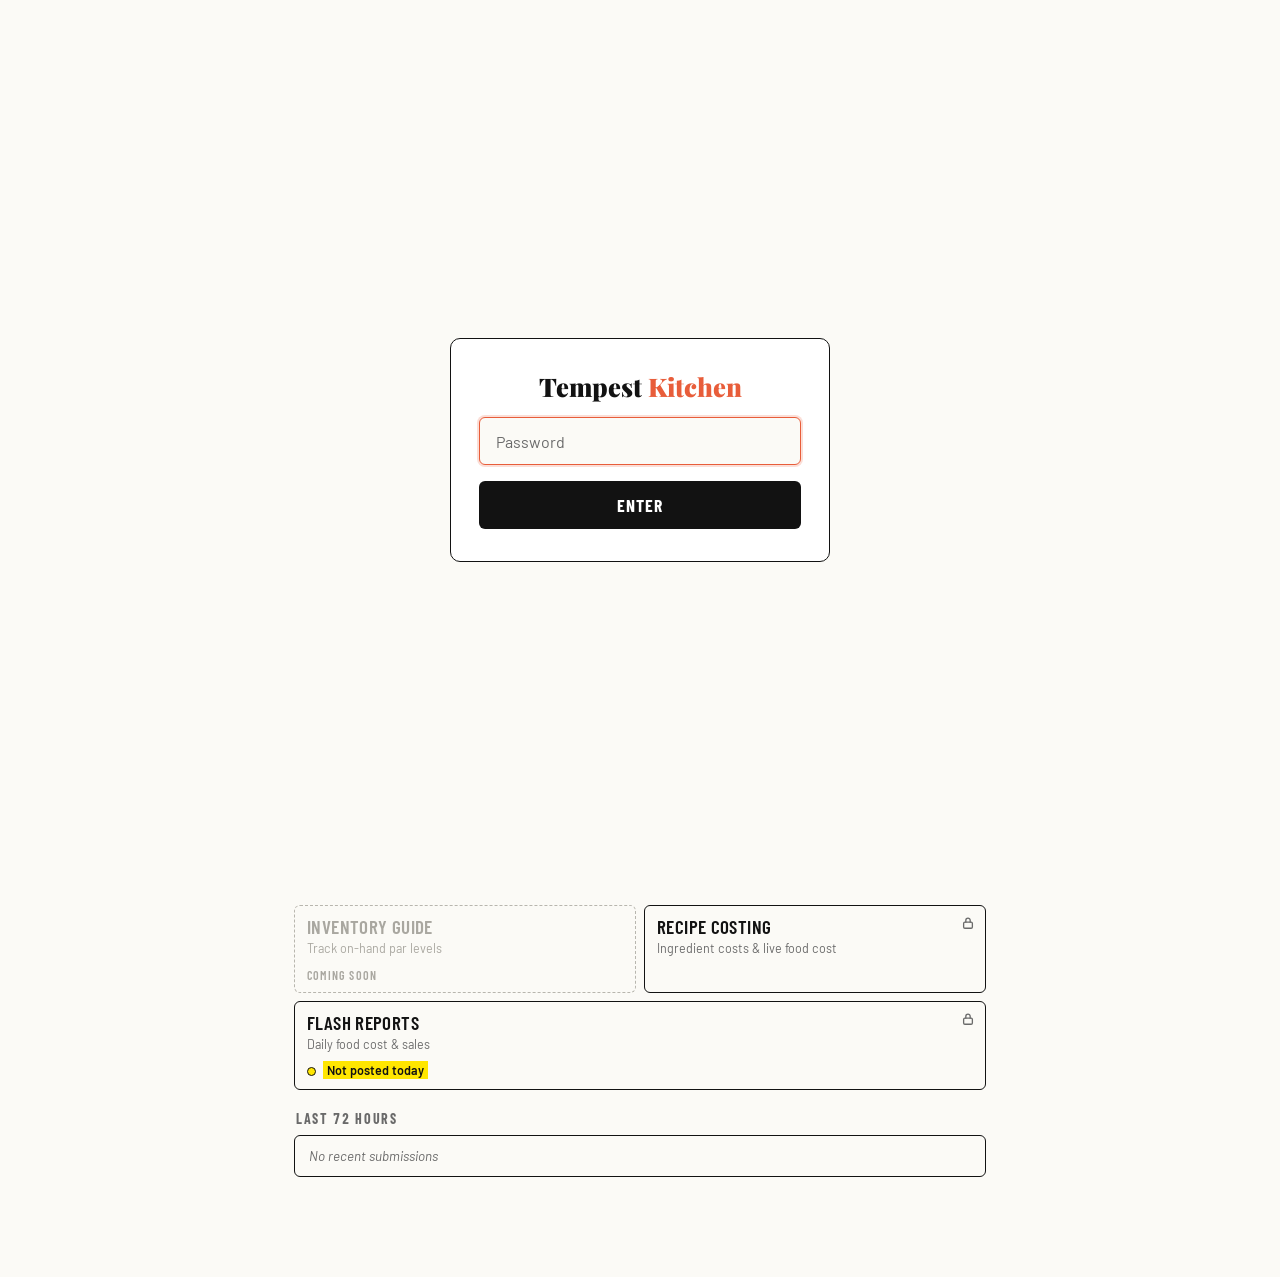
==== commit 5cc6e61c: "Load fonts in parallel, give them a condensed fallback, version the stylesheet Two consequences of m" ====
--- a/recipe_dashboard.html
+++ b/recipe_dashboard.html
@@ -3,6 +3,7 @@
 <head>
 <meta charset="UTF-8">
 <meta name="viewport" content="width=device-width, initial-scale=1.0">
+<meta name="theme-color" content="#fbfaf6">
 <script>
   (function(){
     var raw = localStorage.getItem('boxkitchen_auth');
@@ -14,7 +15,10 @@
   })();
 </script>
 <title>BoxKitchen — Recipe Database</title>
-<link rel="stylesheet" href="assets/kitchen.css">
+<link rel="preconnect" href="https://fonts.googleapis.com">
+<link rel="preconnect" href="https://fonts.gstatic.com" crossorigin>
+<link rel="stylesheet" href="https://fonts.googleapis.com/css2?family=Barlow+Condensed:wght@500;600;700&family=Barlow:wght@400;500;600&family=Playfair+Display:wght@700;900&display=swap">
+<link rel="stylesheet" href="assets/kitchen.css?v=2026-08-22">
 <!-- All styling lives in assets/kitchen.css (see docs/page-restyle.md).
      Masthead and card-grid rules are scoped .rec-page, which is on <body>:
      this is the only desktop-first page and its header is a masthead, not
--- a/assets/kitchen.css
+++ b/assets/kitchen.css
@@ -11,30 +11,63 @@
    components here when a real page needs them.
    ───────────────────────────────────────────────────────────── */
 
-@import url('https://fonts.googleapis.com/css2?family=Barlow+Condensed:wght@500;600;700&family=Barlow:wght@400;500;600&family=Playfair+Display:wght@700;900&display=swap');
-
 *{margin:0;padding:0;box-sizing:border-box;-webkit-tap-highlight-color:transparent}
-:root{--paper:#fbfaf6;--ink:#121212;--grey:#6a6a6a;--hair:#e2e0d8;--faint:#a9a7a0;--dash:#b8b6ae;--yellow:#ffe600;--tomato:#e85d3a;--press:#f3f1ea}
+/* color-scheme:light is load-bearing, not cosmetic. Without it Chrome's Auto
+   Dark Theme algorithmically inverts this page on any Android phone in dark
+   mode or battery saver, and iOS renders native pickers, autofill and
+   confirm() dialogs dark against paper. The old dark theme never needed it. */
+:root{color-scheme:light;--paper:#fbfaf6;--ink:#121212;--grey:#6a6a6a;--hair:#e2e0d8;--faint:#a9a7a0;--dash:#b8b6ae;--yellow:#ffe600;--tomato:#e85d3a;--press:#f3f1ea;
+      /* --edge: the boundary of a control you can tap. --hair (1.27:1) is a
+         list separator and fails WCAG 1.4.11, which wants 3:1 for a control's
+         visible edge. --edge is 3.23:1 on paper. Separators keep --hair. */
+      --edge:#8e8c84;
+      /* --danger: destructive and error only. Was six loose #b42318 literals.
+         Never --tomato: tomato is "the thing you meant to do". */
+      --danger:#b42318;
+      /* Font stacks live here so a fallback is one edit, not 106.
+
+         The condensed fallback is the one that matters. Every uppercase
+         tracked label, chip and button is sized assuming a condensed face,
+         and several sit in tight boxes — the home page's date chip renders
+         at 96px inside an 88px box even with the real font. Measured on
+         that string at 17px/700, against Barlow Condensed:
+
+             Avenir Next Condensed  +9%   (iOS, iPadOS, macOS)
+             Arial Narrow          +15%   (Windows, macOS)
+             sans-serif-condensed  +29%   (Chrome on Android)
+             bare sans-serif       +34%   ← what the stack used to fall to
+
+         So the fallback doesn't prevent every overflow; it turns a 34%
+         blowout into 9% on the devices this kitchen actually uses.
+
+         The @font-face rules are <link>ed from each page's <head> rather
+         than @import-ed here, so they fetch in parallel with this file
+         instead of waiting for it to arrive and parse first. */
+      --font:'Barlow',-apple-system,sans-serif;
+      --font-cond:'Barlow Condensed','Avenir Next Condensed','Arial Narrow',sans-serif-condensed,sans-serif;
+      --font-display:'Playfair Display',Georgia,serif}
 
 /* ── BASE ─────────────────────────────────────────────────── */
-body{font-family:'Barlow',-apple-system,sans-serif;background:var(--paper);color:var(--ink);min-height:100vh;padding-bottom:80px;font-variant-numeric:tabular-nums}
+/* 100px, not 80: .submit-bar/.save-bar measure ~75px and .nb-fab 76px.
+   80px left ~5px of slack under the last row. Orders overrides to 144px. */
+body{font-family:var(--font);background:var(--paper);color:var(--ink);min-height:100vh;padding-bottom:100px;font-variant-numeric:tabular-nums}
 a{color:inherit;text-decoration:none}
 [hidden]{display:none !important}
 
 /* Barlow Condensed uppercase — the label voice of the whole site */
-.h{font-family:'Barlow Condensed',sans-serif;font-size:14px;font-weight:700;letter-spacing:.12em;text-transform:uppercase;color:var(--grey)}
+.h{font-family:var(--font-cond);font-size:14px;font-weight:700;letter-spacing:.12em;text-transform:uppercase;color:var(--grey)}
 
 /* ── HEADER ───────────────────────────────────────────────── */
 .header{position:sticky;top:0;z-index:100;background:rgba(251,250,246,0.96);backdrop-filter:blur(20px);-webkit-backdrop-filter:blur(20px);border-bottom:3px solid var(--ink);padding:14px 18px 12px}
 .header-row{display:flex;justify-content:space-between;align-items:center;gap:10px;margin-bottom:10px}
-.header h1{font-family:'Playfair Display',serif;font-size:1.4rem;font-weight:900;letter-spacing:-0.01em;line-height:1.1;flex:1;text-align:center}
+.header h1{font-family:var(--font-display);font-size:1.4rem;font-weight:900;letter-spacing:-0.01em;line-height:1.1;flex:1;text-align:center}
 .header h1 span{color:var(--tomato)}
-.home-link{display:inline-flex;align-items:center;justify-content:center;min-height:44px;min-width:44px;padding:0 10px;margin-left:-10px;font-family:'Barlow Condensed',sans-serif;font-size:16px;font-weight:600;letter-spacing:.06em;text-transform:uppercase;color:var(--grey);transition:color 0.15s;flex-shrink:0;white-space:nowrap}
+.home-link{display:inline-flex;align-items:center;justify-content:center;min-height:44px;min-width:44px;padding:0 10px;margin-left:-10px;font-family:var(--font-cond);font-size:16px;font-weight:600;letter-spacing:.06em;text-transform:uppercase;color:var(--grey);transition:color 0.15s;flex-shrink:0;white-space:nowrap}
 .home-link:hover,.home-link:active{color:var(--tomato)}
 @media (min-width:760px){.header{padding-left:calc((100% - 720px)/2 + 18px);padding-right:calc((100% - 720px)/2 + 18px)}}
 
 /* ── BUTTONS ──────────────────────────────────────────────── */
-.new-btn{display:inline-flex;align-items:center;justify-content:center;min-height:44px;padding:0 14px;background:var(--tomato);border:1px solid var(--tomato);border-radius:6px;color:#fff;font-family:'Barlow Condensed',sans-serif;font-size:1rem;font-weight:700;letter-spacing:.06em;text-transform:uppercase;cursor:pointer;flex-shrink:0;white-space:nowrap}
+.new-btn{display:inline-flex;align-items:center;justify-content:center;min-height:44px;padding:0 14px;background:var(--tomato);border:1px solid var(--tomato);border-radius:6px;color:#fff;font-family:var(--font-cond);font-size:1rem;font-weight:700;letter-spacing:.06em;text-transform:uppercase;cursor:pointer;flex-shrink:0;white-space:nowrap}
 .new-btn:active{opacity:0.85}
 
 /* ── SEGMENTED TOGGLE — one control, three class names ─────
@@ -43,12 +76,12 @@
    .view-toggle > button. JS sets all three, so all three names
    stay; only one set of rules describes them.
    Active state is an ink fill, never a hue. ─────────────────── */
-.filter-toggle,.mode-toggle{display:flex;background:var(--paper);border:1px solid var(--ink);border-radius:6px;overflow:hidden}
-.filter-btn,.mode-btn,.view-toggle button{flex:1;min-height:40px;padding:9px;text-align:center;font-family:'Barlow Condensed',sans-serif;font-size:0.95rem;font-weight:600;letter-spacing:.08em;text-transform:uppercase;background:transparent;color:var(--grey);cursor:pointer}
+.filter-toggle,.mode-toggle,.shift-toggle,.guide-toggle{display:flex;background:var(--paper);border:1px solid var(--ink);border-radius:6px;overflow:hidden}
+.filter-btn,.mode-btn,.shift-btn,.guide-btn,.view-toggle button{flex:1;min-height:40px;padding:9px;text-align:center;font-family:var(--font-cond);font-size:0.95rem;font-weight:600;letter-spacing:.08em;text-transform:uppercase;background:transparent;color:var(--grey);cursor:pointer}
 /* joined variant: the container carries the border */
-.filter-btn,.mode-btn{border:none}
-.filter-btn+.filter-btn,.mode-btn+.mode-btn{border-left:1px solid var(--ink)}
-.filter-btn.active,.mode-btn.active,.view-toggle button.active{background:var(--ink);border-color:var(--ink);color:var(--paper)}
+.filter-btn,.mode-btn,.shift-btn,.guide-btn{border:none}
+.filter-btn+.filter-btn,.mode-btn+.mode-btn,.shift-btn+.shift-btn,.guide-btn+.guide-btn{border-left:1px solid var(--ink)}
+.filter-btn.active,.mode-btn.active,.shift-btn.active,.guide-btn.active,.view-toggle button.active{background:var(--ink);border-color:var(--ink);color:var(--paper)}
 
 /* ── EMPTY / LOADING ──────────────────────────────────────── */
 .empty{text-align:center;color:var(--grey);padding:60px 20px;font-size:0.9rem;font-style:italic}
@@ -60,9 +93,9 @@
 .modal-bg{display:none;position:fixed;inset:0;background:rgba(0,0,0,0.7);z-index:300;align-items:center;justify-content:center;padding:16px}
 .modal-bg.show{display:flex}
 .modal{background:var(--paper);border:1px solid var(--ink);border-radius:10px;padding:22px;width:100%;max-width:380px;max-height:90vh;overflow-y:auto}
-.modal h3{font-family:'Playfair Display',serif;font-size:1.2rem;font-weight:900;letter-spacing:-0.01em;margin-bottom:14px}
-.modal label{display:block;font-family:'Barlow Condensed',sans-serif;font-size:13px;font-weight:700;text-transform:uppercase;letter-spacing:.12em;color:var(--grey);margin-bottom:7px}
-.modal textarea,.modal select,.modal input[type="tel"],.modal input[type="text"]{width:100%;padding:11px;background:var(--paper);border:1px solid var(--ink);border-radius:6px;color:var(--ink);font-family:'Barlow',sans-serif;font-size:0.95rem;outline:none;-webkit-appearance:none;appearance:none}
+.modal h3{font-family:var(--font-display);font-size:1.2rem;font-weight:900;letter-spacing:-0.01em;margin-bottom:14px}
+.modal label{display:block;font-family:var(--font-cond);font-size:13px;font-weight:700;text-transform:uppercase;letter-spacing:.12em;color:var(--grey);margin-bottom:7px}
+.modal textarea,.modal select,.modal input[type="tel"],.modal input[type="text"]{width:100%;padding:11px;background:var(--paper);border:1px solid var(--ink);border-radius:6px;color:var(--ink);font-family:var(--font);font-size:0.95rem;outline:none;-webkit-appearance:none;appearance:none}
 .modal textarea{margin-bottom:16px;resize:vertical;min-height:96px}
 .modal select{margin-bottom:16px}
 .modal input[type="tel"],.modal input[type="text"]{min-height:44px;margin-bottom:8px}
@@ -70,10 +103,10 @@
 .modal textarea::placeholder{color:var(--grey)}
 /* error text: same dark red index.html uses for .auth-error — tomato is
    too light to read at this size on paper */
-.modal-err{display:none;color:#b42318;font-size:0.83rem;font-weight:600;margin-bottom:12px}
+.modal-err{display:none;color:var(--danger);font-size:0.83rem;font-weight:600;margin-bottom:12px}
 .modal-err.show{display:block}
 .modal-btns{display:flex;gap:10px}
-.modal-btn{flex:1;padding:12px;min-height:48px;border:1px solid var(--ink);border-radius:6px;font-family:'Barlow Condensed',sans-serif;font-size:1rem;font-weight:700;letter-spacing:.06em;text-transform:uppercase;cursor:pointer}
+.modal-btn{flex:1;padding:12px;min-height:48px;border:1px solid var(--ink);border-radius:6px;font-family:var(--font-cond);font-size:1rem;font-weight:700;letter-spacing:.06em;text-transform:uppercase;cursor:pointer}
 .modal-btn.cancel{background:var(--paper);color:var(--ink)}
 .modal-btn.cancel:active{background:var(--press)}
 .modal-btn.save{background:var(--tomato);border-color:var(--tomato);color:#fff}
@@ -81,29 +114,33 @@
 .modal-btn:disabled{opacity:0.5;cursor:default}
 .pin-input{text-align:center;letter-spacing:0.5em;font-size:1.4rem;font-weight:700}
 
-/* ── CATEGORY PICKER — selection is an ink fill ───────────── */
-.cat-picker{display:flex;flex-wrap:wrap;gap:8px;margin-bottom:16px}
-.cat-opt{padding:9px 12px;min-height:44px;display:flex;align-items:center;gap:5px;background:var(--paper);border:1px solid var(--hair);border-radius:6px;color:var(--ink);font-family:'Barlow',sans-serif;font-size:0.85rem;font-weight:600;cursor:pointer}
-.cat-opt:active{background:var(--press)}
-.cat-opt.sel{background:var(--ink);border-color:var(--ink);color:var(--paper)}
+/* ── CATEGORY PICKER — selection is an ink fill.
+   Notes calls the chip .cat-opt, Prep's staff-note modal calls it
+   .nb-cat. One control, one rule. ─────────────────────────── */
+.cat-picker,.nb-cats{display:flex;flex-wrap:wrap;gap:8px;margin-bottom:16px}
+.cat-opt,.nb-cat{padding:9px 12px;min-height:44px;display:flex;align-items:center;gap:5px;background:var(--paper);border:1px solid var(--edge);border-radius:6px;color:var(--ink);font-family:var(--font);font-size:0.85rem;font-weight:600;cursor:pointer}
+.cat-opt:active,.nb-cat:active{background:var(--press)}
+.cat-opt.sel,.nb-cat.sel{background:var(--ink);border-color:var(--ink);color:var(--paper)}
 
 /* ── TOAST — ink says saved, tomato says failed ───────────── */
-.toast{position:fixed;bottom:30px;left:50%;transform:translateX(-50%);background:var(--ink);color:var(--paper);padding:11px 22px;border-radius:6px;font-family:'Barlow Condensed',sans-serif;font-size:1rem;font-weight:600;letter-spacing:.06em;text-transform:uppercase;opacity:0;transition:opacity 0.3s;pointer-events:none;z-index:400;box-shadow:0 4px 20px rgba(0,0,0,0.22)}
+.toast{position:fixed;bottom:30px;left:50%;transform:translateX(-50%);background:var(--ink);color:var(--paper);padding:11px 22px;border-radius:6px;font-family:var(--font-cond);font-size:1rem;font-weight:600;letter-spacing:.06em;text-transform:uppercase;opacity:0;transition:opacity 0.3s;pointer-events:none;z-index:400;box-shadow:0 4px 20px rgba(0,0,0,0.22)}
 .toast.show{opacity:1}
 /* Flash's JS sets .err, Notes' and Counts' set .error. Both names
    must keep working or a failure renders as a success. */
-.toast.err,.toast.error{background:var(--tomato);color:#fff}
+/* 6.57:1. Was white-on-tomato at 3.47:1 — the failure message was harder to
+   read than the success one, and indistinguishable from it at a glance. */
+.toast.err,.toast.error{background:var(--danger);color:#fff}
 
 /* ── MANAGER MODE ─────────────────────────────────────────── */
-.mgr-toggle{display:flex;align-items:center;gap:8px;font-family:'Barlow Condensed',sans-serif;font-size:14px;font-weight:600;letter-spacing:.1em;text-transform:uppercase;color:var(--grey);min-height:44px;flex-shrink:0}
+.mgr-toggle{display:flex;align-items:center;gap:8px;font-family:var(--font-cond);font-size:14px;font-weight:600;letter-spacing:.1em;text-transform:uppercase;color:var(--grey);min-height:44px;flex-shrink:0}
 .mgr-switch{width:40px;height:22px;border-radius:11px;background:var(--paper);border:1px solid var(--ink);position:relative;cursor:pointer;transition:background 0.2s}
 .mgr-switch .knob{width:16px;height:16px;border-radius:50%;background:var(--ink);position:absolute;top:2px;left:2px;transition:left 0.2s,background 0.2s}
 .mgr-switch.on{background:var(--ink)}
 .mgr-switch.on .knob{background:var(--paper);left:20px}
-.mgr-edit-btn,.mgr-delete-btn{min-height:40px;min-width:44px;display:inline-flex;align-items:center;justify-content:center;background:transparent;border:1px solid var(--ink);border-radius:6px;cursor:pointer;font-family:'Barlow Condensed',sans-serif;font-size:0.95rem;font-weight:600;letter-spacing:.06em;text-transform:uppercase;padding:0 12px}
+.mgr-edit-btn,.mgr-delete-btn{min-height:40px;min-width:44px;display:inline-flex;align-items:center;justify-content:center;background:transparent;border:1px solid var(--ink);border-radius:6px;cursor:pointer;font-family:var(--font-cond);font-size:0.95rem;font-weight:600;letter-spacing:.06em;text-transform:uppercase;padding:0 12px}
 .mgr-edit-btn{color:var(--ink)}
 .mgr-edit-btn:active{background:var(--press)}
-.mgr-delete-btn{color:var(--tomato);border-color:rgba(232,93,58,0.5)}
+.mgr-delete-btn{color:var(--danger);border-color:rgba(180,35,24,0.5)}
 .mgr-delete-btn:active{background:rgba(232,93,58,0.10)}
 
 /* ═══════════════════════════════════════════════════════════
@@ -114,14 +151,14 @@
 
 /* ── DATE / NAME / INTRO BARS ─────────────────────────────── */
 .date-bar{display:flex;justify-content:space-between;align-items:center;padding:10px 18px;border-bottom:1px solid var(--hair)}
-.date-display{font-family:'Barlow Condensed',sans-serif;font-size:1.05rem;font-weight:700;letter-spacing:.04em;text-transform:uppercase}
-.date-sub{font-family:'Barlow Condensed',sans-serif;font-size:14px;font-weight:600;letter-spacing:.1em;text-transform:uppercase;color:var(--grey)}
+.date-display{font-family:var(--font-cond);font-size:1.05rem;font-weight:700;letter-spacing:.04em;text-transform:uppercase}
+.date-sub{font-family:var(--font-cond);font-size:14px;font-weight:600;letter-spacing:.1em;text-transform:uppercase;color:var(--grey)}
 
 .name-bar{display:flex;align-items:center;gap:10px;padding:10px 18px;border-bottom:1px solid var(--hair);background:var(--press)}
-.name-bar label{font-family:'Barlow Condensed',sans-serif;font-size:14px;font-weight:700;letter-spacing:.1em;text-transform:uppercase;color:var(--grey);white-space:nowrap}
+.name-bar label{font-family:var(--font-cond);font-size:14px;font-weight:700;letter-spacing:.1em;text-transform:uppercase;color:var(--grey);white-space:nowrap}
 /* chevron is inline SVG — its fill is hard-coded, so it must be
    restated in the new grey or it reads as the old dark-theme muted */
-.name-bar select{flex:1;min-height:44px;padding:8px 12px;padding-right:28px;background:var(--paper);border:1px solid var(--ink);border-radius:6px;color:var(--ink);font-family:'Barlow',sans-serif;font-size:0.95rem;outline:none;appearance:none;-webkit-appearance:none;background-image:url("data:image/svg+xml,%3Csvg xmlns='http://www.w3.org/2000/svg' width='10' height='10'%3E%3Cpath d='M0 2l5 5 5-5' fill='%236a6a6a'/%3E%3C/svg%3E");background-repeat:no-repeat;background-position:right 12px center}
+.name-bar select{flex:1;min-height:44px;padding:8px 12px;padding-right:28px;background:var(--paper);border:1px solid var(--ink);border-radius:6px;color:var(--ink);font-family:var(--font);font-size:0.95rem;outline:none;appearance:none;-webkit-appearance:none;background-image:url("data:image/svg+xml,%3Csvg xmlns='http://www.w3.org/2000/svg' width='10' height='10'%3E%3Cpath d='M0 2l5 5 5-5' fill='%236a6a6a'/%3E%3C/svg%3E");background-repeat:no-repeat;background-position:right 12px center}
 .name-bar select:focus{border-color:var(--tomato);box-shadow:0 0 0 2px rgba(232,93,58,.2)}
 
 .intro{padding:9px 18px;font-size:0.82rem;color:var(--grey);border-bottom:1px solid var(--hair);line-height:1.4}
@@ -129,7 +166,7 @@
 /* ── CATEGORY HEADER — paper and a hairline, not a tinted band.
    Same voice as the .h section headings on the home page. ──── */
 .cat-header{padding:14px 18px 8px;background:var(--paper);border-bottom:1px solid var(--ink);border-top:1px solid var(--hair)}
-.cat-label{font-family:'Barlow Condensed',sans-serif;font-size:14px;font-weight:700;letter-spacing:.12em;text-transform:uppercase;color:var(--grey)}
+.cat-label{font-family:var(--font-cond);font-size:14px;font-weight:700;letter-spacing:.12em;text-transform:uppercase;color:var(--grey)}
 
 /* ── COUNT ROWS ───────────────────────────────────────────── */
 .count-row{display:flex;align-items:center;gap:12px;padding:10px 18px;border-bottom:1px solid var(--hair);min-height:56px}
@@ -142,12 +179,12 @@
    boxes are still EMPTY. Filled = ink border + press fill, so it
    reads by weight and fill rather than hue. Inputs don't inherit
    font or numeric settings, so both are restated here. */
-.count-input{width:118px;min-height:44px;padding:8px 10px;background:var(--paper);border:1px solid var(--hair);border-radius:6px;color:var(--ink);font-family:'Barlow',sans-serif;font-size:0.95rem;font-variant-numeric:tabular-nums;text-align:center;outline:none;flex-shrink:0;-webkit-appearance:none;appearance:none}
+.count-input{width:118px;min-height:44px;padding:8px 10px;background:var(--paper);border:1px solid var(--edge);border-radius:6px;color:var(--ink);font-family:var(--font);font-size:0.95rem;font-variant-numeric:tabular-nums;text-align:center;outline:none;flex-shrink:0;-webkit-appearance:none;appearance:none}
 .count-input::placeholder{color:var(--faint)}
 .count-input:focus{border-color:var(--tomato);box-shadow:0 0 0 2px rgba(232,93,58,.2)}
 .count-input.filled{border:1.5px solid var(--ink);background:var(--press);font-weight:600}
 
-.count-value{width:118px;min-height:44px;padding:8px 10px;color:var(--ink);font-family:'Barlow',sans-serif;font-size:0.95rem;font-variant-numeric:tabular-nums;font-weight:600;text-align:center;flex-shrink:0;display:flex;align-items:center;justify-content:center}
+.count-value{width:118px;min-height:44px;padding:8px 10px;color:var(--ink);font-family:var(--font);font-size:0.95rem;font-variant-numeric:tabular-nums;font-weight:600;text-align:center;flex-shrink:0;display:flex;align-items:center;justify-content:center}
 .count-value.blank{color:var(--faint);font-weight:400}
 
 /* separated variant: a full-width bar, so each button is outlined */
@@ -165,7 +202,7 @@
 .submit-bar,.save-bar{position:fixed;bottom:0;left:0;right:0;padding:12px 18px;background:rgba(251,250,246,0.96);backdrop-filter:blur(20px);-webkit-backdrop-filter:blur(20px);border-top:3px solid var(--ink);display:flex;gap:12px;align-items:center;z-index:150}
 .submit-summary,.save-summary{flex:1;font-size:0.85rem;color:var(--grey);min-width:0}
 .submit-summary strong,.save-summary b{color:var(--ink);font-weight:600}
-.submit-btn,.save-btn{padding:12px 28px;min-height:48px;background:var(--tomato);border:1px solid var(--tomato);border-radius:6px;color:#fff;font-family:'Barlow Condensed',sans-serif;font-size:1rem;font-weight:700;letter-spacing:.06em;text-transform:uppercase;cursor:pointer;flex-shrink:0;white-space:nowrap}
+.submit-btn,.save-btn{padding:12px 28px;min-height:48px;background:var(--tomato);border:1px solid var(--tomato);border-radius:6px;color:#fff;font-family:var(--font-cond);font-size:1rem;font-weight:700;letter-spacing:.06em;text-transform:uppercase;cursor:pointer;flex-shrink:0;white-space:nowrap}
 .submit-btn:active,.save-btn:active{opacity:0.85}
 .submit-btn:disabled,.save-btn:disabled{background:var(--hair);border-color:var(--hair);color:var(--faint);cursor:default;opacity:1}
 @media (min-width:760px){.submit-bar,.save-bar{padding-left:calc((100% - 720px)/2 + 18px);padding-right:calc((100% - 720px)/2 + 18px)}}
@@ -178,11 +215,11 @@
 /* ── MANAGER-ONLY CONTROLS ────────────────────────────────── */
 .row-mgr-actions{display:none;gap:6px;flex-shrink:0}
 .manager-mode .row-mgr-actions{display:flex}
-.mgr-retire-btn{min-width:52px;min-height:44px;display:flex;align-items:center;justify-content:center;background:transparent;border:1px solid rgba(232,93,58,0.5);border-radius:6px;color:var(--tomato);font-family:'Barlow Condensed',sans-serif;font-size:0.95rem;font-weight:600;letter-spacing:.06em;text-transform:uppercase;cursor:pointer;padding:0 8px}
+.mgr-retire-btn{min-width:52px;min-height:44px;display:flex;align-items:center;justify-content:center;background:transparent;border:1px solid rgba(232,93,58,0.5);border-radius:6px;color:var(--tomato);font-family:var(--font-cond);font-size:0.95rem;font-weight:600;letter-spacing:.06em;text-transform:uppercase;cursor:pointer;padding:0 8px}
 .mgr-retire-btn:active{background:rgba(232,93,58,0.10)}
 .mgr-add-bar{display:none;padding:12px 18px;border-bottom:1px solid var(--hair)}
 .manager-mode .mgr-add-bar{display:block}
-.mgr-add-btn{width:100%;min-height:44px;padding:10px;background:transparent;border:1px dashed var(--dash);border-radius:6px;color:var(--ink);font-family:'Barlow Condensed',sans-serif;font-size:1rem;font-weight:600;letter-spacing:.06em;text-transform:uppercase;cursor:pointer}
+.mgr-add-btn{width:100%;min-height:44px;padding:10px;background:transparent;border:1px dashed var(--dash);border-radius:6px;color:var(--ink);font-family:var(--font-cond);font-size:1rem;font-weight:600;letter-spacing:.06em;text-transform:uppercase;cursor:pointer}
 .mgr-add-btn:active{background:var(--press)}
 
 /* ═══════════════════════════════════════════════════════════
@@ -196,36 +233,39 @@
    paper — the financials are behind it. ───────────────────── */
 .gate{position:fixed;inset:0;z-index:1000;background:var(--paper);display:flex;flex-direction:column;align-items:center;justify-content:center;padding:30px;text-align:center}
 .gate.hide{display:none}
-.gate h2{font-family:'Playfair Display',serif;font-size:1.6rem;font-weight:900;letter-spacing:-0.01em;line-height:1.15;margin-bottom:6px}
+.gate h2{font-family:var(--font-display);font-size:1.6rem;font-weight:900;letter-spacing:-0.01em;line-height:1.15;margin-bottom:6px}
 .gate p{color:var(--grey);font-size:0.9rem;line-height:1.4;max-width:320px;margin-bottom:22px}
-.gate .pin-input{width:180px;min-height:56px;padding:12px;background:var(--paper);border:1px solid var(--ink);border-radius:6px;color:var(--ink);font-family:'Barlow',sans-serif;font-size:1.5rem;outline:none;-webkit-appearance:none;appearance:none}
+.gate .pin-input{width:180px;min-height:56px;padding:12px;background:var(--paper);border:1px solid var(--ink);border-radius:6px;color:var(--ink);font-family:var(--font);font-size:1.5rem;outline:none;-webkit-appearance:none;appearance:none}
 .gate .pin-input:focus{border-color:var(--tomato);box-shadow:0 0 0 2px rgba(232,93,58,.2)}
-.gate-err{display:none;color:#b42318;font-size:0.85rem;font-weight:600;margin-top:14px}
+.gate-err{display:none;color:var(--danger);font-size:0.85rem;font-weight:600;margin-top:14px}
 .gate-err.show{display:block}
 .gate-btns{display:flex;gap:10px;margin-top:20px}
-.gate-btn{padding:11px 20px;min-height:48px;display:inline-flex;align-items:center;justify-content:center;border:1px solid var(--ink);border-radius:6px;font-family:'Barlow Condensed',sans-serif;font-size:1rem;font-weight:700;letter-spacing:.06em;text-transform:uppercase;cursor:pointer;white-space:nowrap}
+.gate-btn{padding:11px 20px;min-height:48px;display:inline-flex;align-items:center;justify-content:center;border:1px solid var(--ink);border-radius:6px;font-family:var(--font-cond);font-size:1rem;font-weight:700;letter-spacing:.06em;text-transform:uppercase;cursor:pointer;white-space:nowrap}
 .gate-btn.go{background:var(--tomato);border-color:var(--tomato);color:#fff}
 .gate-btn.go:active{opacity:0.85}
 .gate-btn.back{background:var(--paper);color:var(--ink)}
 .gate-btn.back:active{background:var(--press)}
 
 /* ── HEADER EXTRAS ────────────────────────────────────────── */
-.lock-tag{display:flex;align-items:center;gap:5px;flex-shrink:0;white-space:nowrap;font-family:'Barlow Condensed',sans-serif;font-size:14px;font-weight:600;letter-spacing:.08em;text-transform:uppercase;color:var(--grey)}
-.manage-btn{display:block;margin:10px auto 0;min-height:40px;padding:8px 12px;background:var(--paper);border:1px solid var(--ink);border-radius:6px;color:var(--ink);font-family:'Barlow Condensed',sans-serif;font-size:0.9rem;font-weight:600;letter-spacing:.06em;text-transform:uppercase;cursor:pointer;white-space:nowrap}
-.manage-btn:active{background:var(--press)}
+.lock-tag{display:flex;align-items:center;gap:5px;flex-shrink:0;white-space:nowrap;font-family:var(--font-cond);font-size:14px;font-weight:600;letter-spacing:.08em;text-transform:uppercase;color:var(--grey)}
+.manage-btn,.manage-sections-btn{display:block;margin:10px auto 0;min-height:40px;padding:8px 12px;background:var(--paper);border:1px solid var(--ink);border-radius:6px;color:var(--ink);font-family:var(--font-cond);font-size:0.9rem;font-weight:600;letter-spacing:.06em;text-transform:uppercase;cursor:pointer;white-space:nowrap}
+.manage-btn:active,.manage-sections-btn:active{background:var(--press)}
+/* Prep's variant is hidden until manager mode; its JS sets an inline
+   display, which wins over this. */
+.manage-sections-btn{display:none}
 
 /* ── DATE STEPPER ─────────────────────────────────────────── */
 .date-left{display:flex;align-items:center;gap:10px;min-width:0}
 .date-info{text-align:center;min-width:0}
 .date-arrow{width:36px;height:36px;flex-shrink:0;display:flex;align-items:center;justify-content:center;background:var(--paper);border:1px solid var(--ink);border-radius:6px;color:var(--ink);font-size:0.85rem;cursor:pointer}
 .date-arrow:active{background:var(--ink);color:var(--paper)}
-.day-display{font-family:'Barlow Condensed',sans-serif;font-size:12px;font-weight:700;letter-spacing:.1em;text-transform:uppercase;color:var(--tomato)}
-.date-today{font-family:'Barlow Condensed',sans-serif;font-size:13px;font-weight:600;letter-spacing:.06em;text-transform:uppercase;color:var(--grey);text-align:right;text-decoration:underline;cursor:pointer;flex-shrink:0}
+.day-display{font-family:var(--font-cond);font-size:12px;font-weight:700;letter-spacing:.1em;text-transform:uppercase;color:var(--tomato)}
+.date-today{font-family:var(--font-cond);font-size:13px;font-weight:600;letter-spacing:.06em;text-transform:uppercase;color:var(--grey);text-align:right;text-decoration:underline;cursor:pointer;flex-shrink:0}
 
 /* ── KPI ROW — .summary on entry, .rmonth-kpi in the reports ── */
 .summary,.rmonth-kpi{display:flex;gap:10px;padding:14px 18px;background:var(--paper);border-bottom:1px solid var(--hair)}
 .stat{flex:1;min-width:0;text-align:center}
-.stat-label{font-family:'Barlow Condensed',sans-serif;font-size:12px;font-weight:700;letter-spacing:.1em;text-transform:uppercase;color:var(--grey);margin-bottom:4px}
+.stat-label{font-family:var(--font-cond);font-size:12px;font-weight:700;letter-spacing:.1em;text-transform:uppercase;color:var(--grey);margin-bottom:4px}
 .stat-val{font-size:1.2rem;font-weight:700;line-height:1.15;font-variant-numeric:tabular-nums}
 .stat-val.pct{color:var(--tomato)}
 /* month-to-date food cost — the figure the home tile also surfaces.
@@ -244,17 +284,17 @@
 /* Same "filled" reading as .count-input.filled on the count sheets —
    ink border and a press fill. A cook must read it the same way on
    both pages. */
-.money-wrap{display:flex;align-items:center;gap:2px;width:140px;flex-shrink:0;padding:0 10px;background:var(--paper);border:1px solid var(--hair);border-radius:6px;transition:border-color 0.15s,background 0.15s}
+.money-wrap{display:flex;align-items:center;gap:2px;width:140px;flex-shrink:0;padding:0 10px;background:var(--paper);border:1px solid var(--edge);border-radius:6px;transition:border-color 0.15s,background 0.15s}
 .money-wrap:focus-within{border-color:var(--tomato);box-shadow:0 0 0 2px rgba(232,93,58,.2)}
 .money-wrap.filled{border:1.5px solid var(--ink);background:var(--press)}
 .money-wrap .dollar{color:var(--grey);font-size:0.85rem}
 .money-wrap.filled .dollar{color:var(--ink)}
-.money-input{flex:1;min-width:0;min-height:44px;padding:9px 0;background:transparent;border:none;outline:none;color:var(--ink);font-family:'Barlow',sans-serif;font-size:0.95rem;font-weight:600;font-variant-numeric:tabular-nums;text-align:right}
+.money-input{flex:1;min-width:0;min-height:44px;padding:9px 0;background:transparent;border:none;outline:none;color:var(--ink);font-family:var(--font);font-size:0.95rem;font-weight:600;font-variant-numeric:tabular-nums;text-align:right}
 .money-input::placeholder{color:var(--faint);font-weight:400}
 
 .entered-bar{display:flex;align-items:center;gap:10px;padding:10px 18px;border-bottom:1px solid var(--hair)}
-.entered-bar label{font-family:'Barlow Condensed',sans-serif;font-size:14px;font-weight:700;letter-spacing:.1em;text-transform:uppercase;color:var(--grey);white-space:nowrap}
-.entered-bar input{flex:1;min-width:0;min-height:44px;padding:9px 10px;background:var(--paper);border:1px solid var(--ink);border-radius:6px;color:var(--ink);font-family:'Barlow',sans-serif;font-size:0.9rem;outline:none;-webkit-appearance:none;appearance:none}
+.entered-bar label{font-family:var(--font-cond);font-size:14px;font-weight:700;letter-spacing:.1em;text-transform:uppercase;color:var(--grey);white-space:nowrap}
+.entered-bar input{flex:1;min-width:0;min-height:44px;padding:9px 10px;background:var(--paper);border:1px solid var(--ink);border-radius:6px;color:var(--ink);font-family:var(--font);font-size:0.9rem;outline:none;-webkit-appearance:none;appearance:none}
 .entered-bar input:focus{border-color:var(--tomato);box-shadow:0 0 0 2px rgba(232,93,58,.2)}
 .entered-bar input::placeholder{color:var(--faint)}
 
@@ -262,26 +302,26 @@
    Paper ground, hairline row rules, no fills. .rscroll owns the
    horizontal scroll so the page body never scrolls sideways. ── */
 .rsection{padding:16px 0 4px;border-bottom:1px solid var(--hair)}
-.rsection-title{font-family:'Barlow Condensed',sans-serif;font-size:14px;font-weight:700;letter-spacing:.12em;text-transform:uppercase;color:var(--grey);padding:0 18px 10px}
+.rsection-title{font-family:var(--font-cond);font-size:14px;font-weight:700;letter-spacing:.12em;text-transform:uppercase;color:var(--grey);padding:0 18px 10px}
 .rscroll{overflow-x:auto;-webkit-overflow-scrolling:touch}
 .rtable{min-width:100%;border-collapse:collapse;background:var(--paper);font-size:0.78rem;font-variant-numeric:tabular-nums;white-space:nowrap}
 .rtable th,.rtable td{padding:7px 12px;text-align:right;border-bottom:1px solid var(--hair)}
-.rtable th{background:var(--paper);border-bottom:1px solid var(--ink);font-family:'Barlow Condensed',sans-serif;font-size:12px;font-weight:700;letter-spacing:.1em;text-transform:uppercase;color:var(--grey)}
+.rtable th{background:var(--paper);border-bottom:1px solid var(--ink);font-family:var(--font-cond);font-size:12px;font-weight:700;letter-spacing:.1em;text-transform:uppercase;color:var(--grey)}
 .rtable td.l,.rtable th.l{text-align:left}
 /* totals earn a 2px ink rule, not a fill */
 .rtable tr.total td{font-weight:700;border-top:2px solid var(--ink);border-bottom:none}
 .rempty{padding:36px 20px;text-align:center;font-size:0.9rem;font-style:italic;color:var(--grey)}
 
 /* ── MANAGE VENDORS ───────────────────────────────────────── */
-.nb-label{font-family:'Barlow Condensed',sans-serif;font-size:13px;font-weight:700;letter-spacing:.12em;text-transform:uppercase;color:var(--grey);margin:14px 0 7px}
+.nb-label{font-family:var(--font-cond);font-size:13px;font-weight:700;letter-spacing:.12em;text-transform:uppercase;color:var(--grey);margin:14px 0 7px}
 .vrow{display:flex;align-items:center;gap:7px;padding:7px 0;border-bottom:1px solid var(--hair)}
 .vrow.retired .vname-input{opacity:0.5}
 .vmove{display:flex;flex-direction:column;gap:2px;flex-shrink:0}
 .vmini{width:26px;height:17px;padding:0;background:var(--paper);border:1px solid var(--ink);border-radius:3px;color:var(--ink);font-size:0.6rem;line-height:1;cursor:pointer}
 .vmini:active{background:var(--ink);color:var(--paper)}
-.vname-input{flex:1;min-width:0;min-height:40px;padding:8px;background:var(--paper);border:1px solid var(--hair);border-radius:6px;color:var(--ink);font-family:'Barlow',sans-serif;font-size:0.88rem;outline:none;-webkit-appearance:none;appearance:none}
+.vname-input{flex:1;min-width:0;min-height:40px;padding:8px;background:var(--paper);border:1px solid var(--edge);border-radius:6px;color:var(--ink);font-family:var(--font);font-size:0.88rem;outline:none;-webkit-appearance:none;appearance:none}
 .vname-input:focus{border-color:var(--tomato);box-shadow:0 0 0 2px rgba(232,93,58,.2)}
-.vretire{flex-shrink:0;min-height:36px;padding:7px 9px;background:transparent;border:1px solid rgba(232,93,58,0.5);border-radius:6px;color:var(--tomato);font-family:'Barlow Condensed',sans-serif;font-size:0.85rem;font-weight:600;letter-spacing:.06em;text-transform:uppercase;white-space:nowrap;cursor:pointer}
+.vretire{flex-shrink:0;min-height:36px;padding:7px 9px;background:transparent;border:1px solid rgba(232,93,58,0.5);border-radius:6px;color:var(--tomato);font-family:var(--font-cond);font-size:0.85rem;font-weight:600;letter-spacing:.06em;text-transform:uppercase;white-space:nowrap;cursor:pointer}
 .vretire:active{background:rgba(232,93,58,0.10)}
 .vretire.restore{color:var(--ink);border-color:var(--ink)}
 .vretire.restore:active{background:var(--press)}
@@ -299,7 +339,7 @@
 /* the old tomato gradient wash is dropped — flat paper, and the
    3px ink rule that every other page's header carries */
 .rec-page .header{position:static;padding:40px 40px 20px;border-bottom:3px solid var(--ink);background:var(--paper);backdrop-filter:none;-webkit-backdrop-filter:none}
-.rec-page .header h1{font-family:'Playfair Display',serif;font-size:2.4rem;font-weight:900;letter-spacing:-0.02em;line-height:1.05;flex:none;text-align:left}
+.rec-page .header h1{font-family:var(--font-display);font-size:2.4rem;font-weight:900;letter-spacing:-0.02em;line-height:1.05;flex:none;text-align:left}
 .rec-page .header h1 span{color:var(--tomato)}
 .rec-page .header p{color:var(--grey);font-size:0.95rem;margin-top:2px}
 .rec-page .home-link{margin-bottom:8px}
@@ -310,13 +350,13 @@
 /* the dot no longer pulses — it was decorative motion reading as a
    live connection signal */
 .status-dot{width:8px;height:8px;border-radius:50%;background:var(--faint);flex-shrink:0}
-.status-text{font-family:'Barlow Condensed',sans-serif;font-size:14px;font-weight:600;letter-spacing:.1em;text-transform:uppercase;color:var(--grey)}
+.status-text{font-family:var(--font-cond);font-size:14px;font-weight:600;letter-spacing:.1em;text-transform:uppercase;color:var(--grey)}
 
 /* ── CONTROLS ─────────────────────────────────────────────── */
 .controls{display:flex;gap:12px;padding:20px 40px;flex-wrap:wrap;align-items:center}
-.search-box{flex:1;min-width:200px;min-height:44px;padding:10px 16px;background:var(--paper);border:1px solid var(--ink);border-radius:6px;color:var(--ink);font-family:'Barlow',sans-serif;font-size:0.95rem;outline:none;-webkit-appearance:none;appearance:none}
-.search-box::placeholder{color:var(--faint)}
-.search-box:focus{border-color:var(--tomato);box-shadow:0 0 0 2px rgba(232,93,58,.2)}
+.search-box,.search{flex:1;min-width:200px;min-height:44px;padding:10px 16px;background:var(--paper);border:1px solid var(--ink);border-radius:6px;color:var(--ink);font-family:var(--font);font-size:0.95rem;outline:none;-webkit-appearance:none;appearance:none}
+.search-box::placeholder,.search::placeholder{color:var(--faint)}
+.search-box:focus,.search:focus{border-color:var(--tomato);box-shadow:0 0 0 2px rgba(232,93,58,.2)}
 
 /* These filter buttons are standalone pills in a control row, NOT a
    segmented control like .filter-toggle on Notes or .mode-toggle on
@@ -325,7 +365,7 @@
 .controls .filter-btn:hover{color:var(--ink)}
 .controls .filter-btn.active{background:var(--ink);border-color:var(--ink);color:var(--paper)}
 .controls .archived-toggle.active{background:var(--grey);border-color:var(--grey);color:var(--paper)}
-.count{font-family:'Barlow Condensed',sans-serif;font-size:14px;font-weight:600;letter-spacing:.1em;text-transform:uppercase;color:var(--grey);padding:0 10px}
+.count{font-family:var(--font-cond);font-size:14px;font-weight:600;letter-spacing:.1em;text-transform:uppercase;color:var(--grey);padding:0 10px}
 
 /* padding only — display is owned by .mgr-add-bar / .manager-mode above,
    and repeating display:none here would win on order and keep the bar
@@ -337,27 +377,27 @@
 .card{background:var(--paper);border:1px solid var(--ink);border-radius:8px;padding:22px;cursor:pointer;transition:background 0.15s,box-shadow 0.15s}
 .card:hover{background:var(--press);box-shadow:0 2px 0 var(--ink)}
 .card-header{display:flex;justify-content:space-between;align-items:flex-start;gap:10px;margin-bottom:12px}
-.card-title{font-family:'Playfair Display',serif;font-size:1.3rem;font-weight:700;line-height:1.2}
+.card-title{font-family:var(--font-display);font-size:1.3rem;font-weight:700;line-height:1.2}
 
 /* Every one of the 47 recipes is Tempest, so this chip is on every
    card and distinguishes nothing. Styled down to a hairline label.
    .showdown is kept for the day a second location exists. */
-.location-tag{font-family:'Barlow Condensed',sans-serif;font-size:12px;font-weight:600;text-transform:uppercase;letter-spacing:.12em;padding:3px 8px;border-radius:4px;white-space:nowrap;background:transparent;border:1px solid var(--hair);color:var(--grey)}
+.location-tag{font-family:var(--font-cond);font-size:12px;font-weight:600;text-transform:uppercase;letter-spacing:.12em;padding:3px 8px;border-radius:4px;white-space:nowrap;background:transparent;border:1px solid var(--hair);color:var(--grey)}
 .location-tag.tempest{background:transparent;border-color:var(--hair);color:var(--grey)}
 .location-tag.showdown{background:transparent;border-color:var(--tomato);color:var(--tomato)}
 .location-tag.archived{background:var(--press);border-color:var(--dash);color:var(--faint)}
 
-.card-category{display:inline-block;font-family:'Barlow Condensed',sans-serif;font-size:13px;font-weight:600;letter-spacing:.08em;text-transform:uppercase;color:var(--grey);background:var(--press);padding:3px 10px;border-radius:4px;margin-bottom:14px}
+.card-category{display:inline-block;font-family:var(--font-cond);font-size:13px;font-weight:600;letter-spacing:.08em;text-transform:uppercase;color:var(--grey);background:var(--press);padding:3px 10px;border-radius:4px;margin-bottom:14px}
 /* station is the one tag that actually varies — it keeps tomato */
-.card-station{display:inline-block;font-family:'Barlow Condensed',sans-serif;font-size:13px;font-weight:600;letter-spacing:.08em;text-transform:uppercase;color:var(--tomato);background:rgba(232,93,58,0.10);padding:3px 10px;border-radius:4px;margin-bottom:14px;margin-left:6px}
+.card-station{display:inline-block;font-family:var(--font-cond);font-size:13px;font-weight:600;letter-spacing:.08em;text-transform:uppercase;color:var(--tomato);background:rgba(232,93,58,0.10);padding:3px 10px;border-radius:4px;margin-bottom:14px;margin-left:6px}
 .card-yield{font-size:0.8rem;color:var(--grey);margin-bottom:10px;font-style:italic}
 
-.section-label{font-family:'Barlow Condensed',sans-serif;font-size:13px;font-weight:700;text-transform:uppercase;letter-spacing:.12em;color:var(--ink);margin-bottom:6px;margin-top:14px}
+.section-label{font-family:var(--font-cond);font-size:13px;font-weight:700;text-transform:uppercase;letter-spacing:.12em;color:var(--ink);margin-bottom:6px;margin-top:14px}
 .ingredients-preview{font-size:0.88rem;color:var(--grey);line-height:1.5;overflow:hidden;text-overflow:ellipsis;white-space:nowrap}
 .ingredients-full{font-size:0.88rem;color:var(--ink);line-height:1.6;display:none}
 .method-full{font-size:0.88rem;color:var(--ink);line-height:1.8;display:none}
 .method-full .step{margin-bottom:4px}
-.expand-hint{font-family:'Barlow Condensed',sans-serif;font-size:12px;font-weight:600;letter-spacing:.1em;text-transform:uppercase;color:var(--faint);margin-top:12px;text-align:center}
+.expand-hint{font-family:var(--font-cond);font-size:12px;font-weight:600;letter-spacing:.1em;text-transform:uppercase;color:var(--faint);margin-top:12px;text-align:center}
 .card.open .ingredients-preview{display:none}
 .card.open .ingredients-full{display:block}
 .card.open .method-full{display:block}
@@ -372,13 +412,13 @@
 .card.archived .card-title,.card.archived .ingredients-full,.card.archived .method-full{color:var(--grey)}
 
 .empty-state{grid-column:1 / -1;text-align:center;padding:80px 20px;color:var(--grey)}
-.empty-state h3{font-family:'Playfair Display',serif;font-size:1.5rem;font-weight:900;color:var(--ink);margin-bottom:8px}
+.empty-state h3{font-family:var(--font-display);font-size:1.5rem;font-weight:900;color:var(--ink);margin-bottom:8px}
 .grid .loading{grid-column:1 / -1;padding:80px 20px}
 
 /* ── CARD MANAGER ACTIONS ─────────────────────────────────── */
 .card-mgr-actions{display:none;gap:8px;margin-top:14px;padding-top:14px;border-top:1px solid var(--hair)}
 body.manager-mode .card-mgr-actions{display:flex}
-.card-mgr-actions .mgr-edit-btn,.mgr-archive-btn,.mgr-unarchive-btn,.card-mgr-actions .mgr-delete-btn{flex:1;min-height:44px;display:flex;align-items:center;justify-content:center;background:transparent;border:1px solid var(--hair);border-radius:6px;cursor:pointer;font-family:'Barlow Condensed',sans-serif;font-size:0.9rem;font-weight:600;letter-spacing:.06em;text-transform:uppercase;padding:0 10px}
+.card-mgr-actions .mgr-edit-btn,.mgr-archive-btn,.mgr-unarchive-btn,.card-mgr-actions .mgr-delete-btn{flex:1;min-height:44px;display:flex;align-items:center;justify-content:center;background:transparent;border:1px solid var(--edge);border-radius:6px;cursor:pointer;font-family:var(--font-cond);font-size:0.9rem;font-weight:600;letter-spacing:.06em;text-transform:uppercase;padding:0 10px}
 .card-mgr-actions .mgr-edit-btn{color:var(--ink);border-color:var(--ink)}
 .card-mgr-actions .mgr-edit-btn:hover,.card-mgr-actions .mgr-edit-btn:active{background:var(--press)}
 .mgr-archive-btn{color:var(--tomato);border-color:rgba(232,93,58,0.5)}
@@ -386,15 +426,19 @@
 /* unarchive is a restore, not a warning — ink, not green */
 .mgr-unarchive-btn{color:var(--ink);border-color:var(--ink)}
 .mgr-unarchive-btn:hover,.mgr-unarchive-btn:active{background:var(--press)}
-/* delete is permanent: it stays the most dangerous-looking control on
-   the page — the only solid fill among the card actions. Scoped to the
-   card row so Notes' outline delete button is unaffected. */
-.card-mgr-actions .mgr-delete-btn{background:var(--tomato);border-color:var(--tomato);color:#fff}
-.card-mgr-actions .mgr-delete-btn:hover,.card-mgr-actions .mgr-delete-btn:active{background:#c9451f;border-color:#c9451f}
+/* Outlined, not filled. Delete was the only solid fill among the card
+   actions, which in this design language reads as the primary action.
+   Scoped to the card row so Notes' outline delete button is unaffected.
+   Hover is a danger tint, matching .mgr-archive-btn's tomato tint — the
+   old #c9451f fill would put red text on dark orange. */
+.card-mgr-actions .mgr-delete-btn{background:var(--paper);border-color:var(--danger);color:var(--danger)}
+.card-mgr-actions .mgr-delete-btn:hover,.card-mgr-actions .mgr-delete-btn:active{background:rgba(180,35,24,0.10)}
 
 /* ── RECIPE FORM MODAL ────────────────────────────────────── */
 .modal.modal-lg{max-width:560px}
-.modal-btn.danger{background:var(--tomato);border-color:var(--tomato);color:#fff}
+/* Was byte-identical to .modal-btn.save. Across ~20 modals the solid tomato
+   block on the right is Save; on the delete modal it was Delete permanently. */
+.modal-btn.danger{background:var(--danger);border-color:var(--danger);color:#fff}
 .rec-page .modal label{margin-top:14px}
 .rec-page .modal label:first-of-type{margin-top:0}
 .rec-page .modal input,.rec-page .modal select,.rec-page .modal textarea{margin-bottom:0}
@@ -405,10 +449,10 @@
 .comp-block.first{border-style:dashed;border-color:var(--dash)}
 .comp-head{display:flex;justify-content:space-between;align-items:center;margin-bottom:4px}
 .comp-head label{margin:0}
-.comp-opt{font-family:'Barlow',sans-serif;font-weight:400;color:var(--grey);text-transform:none;letter-spacing:0;font-size:0.75rem}
+.comp-opt{font-family:var(--font);font-weight:400;color:var(--grey);text-transform:none;letter-spacing:0;font-size:0.75rem}
 .comp-remove{background:transparent;border:1px solid rgba(232,93,58,0.5);color:var(--tomato);border-radius:6px;min-width:36px;min-height:36px;cursor:pointer;font-size:0.95rem;font-weight:700}
 .comp-remove:hover,.comp-remove:active{background:rgba(232,93,58,0.10)}
-.add-comp-btn{display:block;width:100%;margin-top:14px;min-height:44px;padding:10px;background:transparent;border:1px dashed var(--dash);border-radius:6px;color:var(--ink);font-family:'Barlow Condensed',sans-serif;font-size:0.95rem;font-weight:600;letter-spacing:.06em;text-transform:uppercase;cursor:pointer}
+.add-comp-btn{display:block;width:100%;margin-top:14px;min-height:44px;padding:10px;background:transparent;border:1px dashed var(--dash);border-radius:6px;color:var(--ink);font-family:var(--font-cond);font-size:0.95rem;font-weight:600;letter-spacing:.06em;text-transform:uppercase;cursor:pointer}
 .add-comp-btn:hover,.add-comp-btn:active{background:var(--press)}
 
 /* ── NARROW ───────────────────────────────────────────────── */
@@ -419,3 +463,272 @@
   .grid{padding:10px 20px 40px;grid-template-columns:1fr}
   .rec-page .mgr-add-bar{padding:10px 20px 0}
 }
+
+/* ═══════════════════════════════════════════════════════════
+   PREP LIST — tempest_prep.html
+   Added in slice 5. First SortableJS page.
+
+   ⚠️ touch-action:none appears on .drag-handle and .staff-grip
+   ONLY. Widening it to .task, .staff-chip or any container turns
+   the list into a scroll dead zone on a phone — a bug this page
+   has already paid for once. SortableJS is configured
+   handle:'.drag-handle' / handle:'.staff-grip' to match.
+   ═══════════════════════════════════════════════════════════ */
+
+/* Section and station hues, retuned for cream — Stephen chose to keep
+   all eight (2026-08-21). The originals were picked against a near-black
+   background. These match the values Notes already uses for its
+   categories; slice 9 should fold both sets into one shared palette. */
+:root{--sec-cleaning:#a25c00;--sec-daily:#22457f;--sec-weekly:#e85d3a;
+      --st-salad:#2d6a4f;--st-grill:#b42318;--st-saute:#22457f;--st-kits:#5f4589;--st-none:#6a6a6a}
+
+/* ── PROGRESS ─────────────────────────────────────────────── */
+.progress-wrap{display:flex;align-items:center;gap:8px}
+.progress-bar{width:100px;height:6px;background:var(--hair);border-radius:3px;overflow:hidden}
+/* done is solid ink, never green */
+.progress-fill{height:100%;background:var(--ink);border-radius:3px;transition:width 0.4s}
+.progress-text{font-family:var(--font-cond);font-size:14px;font-weight:600;letter-spacing:.04em;color:var(--grey);min-width:40px;text-align:right;font-variant-numeric:tabular-nums}
+
+.viewas-bar{display:flex;align-items:center;gap:8px;padding:8px 18px;background:var(--press);border-bottom:1px solid var(--hair);font-family:var(--font-cond);font-size:14px;font-weight:600;letter-spacing:.08em;text-transform:uppercase;color:var(--grey)}
+.viewas-bar select{min-height:34px;padding:5px 8px;background:var(--paper);border:1px solid var(--ink);border-radius:6px;color:var(--ink);font-family:var(--font);font-size:0.82rem;text-transform:none;letter-spacing:0;outline:none}
+.viewas-bar select:focus{border-color:var(--tomato);box-shadow:0 0 0 2px rgba(232,93,58,.2)}
+.empty-filter{padding:14px 18px;font-size:0.88rem;font-style:italic;color:var(--grey)}
+
+/* ── STAFF BAR (manager mode) ─────────────────────────────── */
+.staff-bar{display:none;padding:10px 18px;background:var(--press);border-bottom:1px solid var(--hair)}
+.manager-mode .staff-bar{display:block}
+.staff-bar-title{font-family:var(--font-cond);font-size:13px;font-weight:700;letter-spacing:.12em;text-transform:uppercase;color:var(--grey);margin-bottom:8px}
+.staff-row{display:flex;flex-wrap:wrap;gap:6px;align-items:flex-start}
+.staff-chips{display:flex;flex-wrap:wrap;gap:6px}
+.staff-chip{display:flex;align-items:center;gap:4px;padding:4px 6px 4px 4px;background:var(--paper);border:1px solid var(--ink);border-radius:6px;font-size:0.8rem;color:var(--ink)}
+/* touch-action:none lives on the grip ONLY — putting it on the chip made
+   the whole staff bar a scroll dead zone. Same discipline as .drag-handle. */
+.staff-grip{display:none;align-items:center;justify-content:center;width:22px;align-self:stretch;min-height:30px;color:var(--grey);cursor:grab;touch-action:none;user-select:none;-webkit-user-select:none;flex:none}
+.manager-mode .staff-grip{display:flex}
+.staff-grip:active{cursor:grabbing;color:var(--tomato)}
+.staff-grip svg{display:block;pointer-events:none}
+.staff-chip.sortable-ghost{background:var(--press);border-style:dashed;border-color:var(--dash)}
+.staff-chip.sortable-chosen{background:var(--press);border-color:var(--ink)}
+.staff-chip .remove{color:var(--tomato);cursor:pointer;font-weight:700;margin-left:2px}
+.add-staff-btn{padding:4px 10px;background:transparent;border:1px dashed var(--dash);border-radius:6px;color:var(--ink);font-family:var(--font-cond);font-size:0.85rem;font-weight:600;letter-spacing:.06em;text-transform:uppercase;cursor:pointer}
+.add-staff-btn:active{background:var(--press)}
+
+/* ── SECTIONS ─────────────────────────────────────────────── */
+.section{border-bottom:1px solid var(--hair)}
+.section-header{display:flex;justify-content:space-between;align-items:center;padding:12px 18px;background:var(--press);cursor:pointer}
+.section-header:active{background:var(--hair)}
+.section-title{font-family:var(--font-cond);font-size:14px;font-weight:700;letter-spacing:.12em;text-transform:uppercase}
+.section-title.cleaning{color:var(--sec-cleaning)}
+.section-title.daily{color:var(--sec-daily)}
+.section-title.weekly{color:var(--sec-weekly)}
+.section-right{display:flex;align-items:center;gap:8px}
+.section-count{font-family:var(--font-cond);font-size:12px;font-weight:600;letter-spacing:.04em;color:var(--grey);background:var(--paper);border:1px solid var(--hair);padding:2px 8px;border-radius:10px;font-variant-numeric:tabular-nums}
+.chevron{font-size:0.65rem;color:var(--grey);transition:transform 0.2s}
+.section.open .chevron{transform:rotate(180deg)}
+.section-body{display:none}
+.section.open .section-body{display:block}
+
+/* ── STATION SUB-GROUPS ───────────────────────────────────── */
+.station-group{border-top:1px solid var(--hair)}
+.station-header{display:flex;justify-content:space-between;align-items:center;padding:7px 18px;background:var(--paper)}
+.station-title{font-family:var(--font-cond);font-size:13px;font-weight:700;letter-spacing:.1em;text-transform:uppercase}
+.station-count{font-family:var(--font-cond);font-size:11px;font-weight:600;color:var(--grey);background:var(--paper);border:1px solid var(--hair);padding:1px 7px;border-radius:9px;font-variant-numeric:tabular-nums}
+.st-salad{color:var(--st-salad)}
+.st-grill{color:var(--st-grill)}
+.st-saute{color:var(--st-saute)}
+.st-kits{color:var(--st-kits)}
+.st-none{color:var(--st-none)}
+.station-right{display:flex;align-items:center;gap:8px}
+.station-assign{max-width:112px;padding:2px 5px;background:var(--paper);border:1px solid var(--edge);border-radius:6px;color:var(--grey);font-family:var(--font);font-size:0.7rem;outline:none}
+.station-assign:focus{border-color:var(--tomato);box-shadow:0 0 0 2px rgba(232,93,58,.2)}
+
+/* Kit/Make pill — "MAKE" is an alert and stays the loudest thing on the row */
+.mode-pill{display:inline-block;margin-left:6px;padding:2px 7px;border:1px solid var(--edge);border-radius:4px;font-family:var(--font-cond);font-size:11px;font-weight:700;letter-spacing:.08em;text-transform:uppercase;vertical-align:middle;cursor:pointer}
+.mode-pill.mode-kit{background:var(--paper);color:var(--grey)}
+.mode-pill.mode-make{background:var(--tomato);border-color:var(--tomato);color:#fff;animation:notePulse 2s infinite}
+
+/* ── TASK ROW ─────────────────────────────────────────────── */
+.task{display:flex;align-items:center;gap:8px;padding:10px 18px;border-bottom:1px solid var(--hair)}
+/* done reads as struck off, not faded — opacity washes out on paper */
+.task.done .task-name{text-decoration:line-through;color:var(--grey)}
+.mgr-controls{display:none;flex-direction:column;gap:1px;flex-shrink:0}
+.manager-mode .mgr-controls{display:flex}
+.checkbox{width:26px;height:26px;flex-shrink:0;display:flex;align-items:center;justify-content:center;background:var(--paper);border:2px solid var(--edge);border-radius:6px;color:transparent;font-size:0.85rem;cursor:pointer;transition:all 0.15s}
+/* same reading as .count-input.filled and .money-wrap.filled: fill, not hue */
+.checkbox.checked{background:var(--ink);border-color:var(--ink);color:var(--paper)}
+.task-info{flex:1;min-width:0}
+.task-name{font-size:0.85rem;font-weight:500;white-space:nowrap;overflow:hidden;text-overflow:ellipsis}
+.manager-mode .task-name{cursor:pointer}
+.task-name-input{display:none;width:100%;padding:4px 8px;background:var(--paper);border:1px solid var(--tomato);border-radius:6px;color:var(--ink);font-family:var(--font);font-size:0.88rem;outline:none}
+.task-day{display:inline-block;margin-left:5px;padding:1px 5px;background:var(--tomato);border-radius:3px;color:#fff;font-family:var(--font-cond);font-size:11px;font-weight:700;letter-spacing:.06em;text-transform:uppercase;vertical-align:middle}
+.task-fields{display:flex;gap:5px;align-items:center;flex-shrink:0}
+/* the chevron is an inline SVG with a hard-coded fill — it must be
+   restated in the new grey or it keeps the old dark-theme muted */
+.who-select{width:132px;padding:5px 4px;padding-right:16px;background:var(--paper);border:1px solid var(--edge);border-radius:6px;color:var(--ink);font-family:var(--font);font-size:0.78rem;outline:none;appearance:none;-webkit-appearance:none;background-image:url("data:image/svg+xml,%3Csvg xmlns='http://www.w3.org/2000/svg' width='8' height='8'%3E%3Cpath d='M0 2l4 4 4-4' fill='%236a6a6a'/%3E%3C/svg%3E");background-repeat:no-repeat;background-position:right 6px center}
+.who-select:focus{border-color:var(--tomato);box-shadow:0 0 0 2px rgba(232,93,58,.2)}
+/* assigned = somebody's on it. Weight and border, not hue. */
+.who-select.assigned{border-color:var(--ink);color:var(--ink);font-weight:600}
+.task-input{padding:5px 8px;background:var(--paper);border:1px solid var(--edge);border-radius:6px;color:var(--ink);font-family:var(--font);font-size:0.78rem;font-variant-numeric:tabular-nums;outline:none}
+.task-input:focus{border-color:var(--tomato);box-shadow:0 0 0 2px rgba(232,93,58,.2)}
+.task-input::placeholder{color:var(--faint)}
+.task-input.qty{width:48px;text-align:center}
+
+/* ── NOTES ON A TASK — yellow is the note colour ──────────── */
+.note-btn{width:26px;height:26px;flex-shrink:0;display:flex;align-items:center;justify-content:center;background:var(--paper);border:1px solid var(--edge);border-radius:6px;color:var(--grey);font-size:0.7rem;cursor:pointer}
+/* yellow as a fill, not as text — #ffe600 on paper is unreadable */
+.note-btn.has-note{background:var(--yellow);border-color:var(--yellow);color:var(--ink)}
+.note-badge{display:inline-block;margin-left:5px;padding:1px 5px;background:var(--yellow);border-radius:3px;color:var(--ink);font-family:var(--font-cond);font-size:11px;font-weight:700;letter-spacing:.06em;text-transform:uppercase;vertical-align:middle;animation:notePulse 2s infinite}
+@keyframes notePulse{0%,100%{opacity:1}50%{opacity:0.6}}
+.note-row{display:none;padding:4px 18px 10px 62px}
+.note-row.show{display:block}
+.note-input{width:100%;padding:6px 10px;background:var(--paper);border:1px solid var(--edge);border-radius:6px;color:var(--ink);font-family:var(--font);font-size:0.82rem;outline:none}
+.note-input:focus{border-color:var(--ink);box-shadow:0 0 0 2px var(--yellow)}
+
+/* ── MANAGER-ONLY ROW CONTROLS ────────────────────────────── */
+.delete-btn{display:none;width:22px;height:22px;flex-shrink:0;align-items:center;justify-content:center;background:transparent;border:1px solid rgba(232,93,58,0.5);border-radius:5px;color:var(--tomato);font-size:0.8rem;cursor:pointer}
+.manager-mode .delete-btn{display:flex}
+.delete-btn:active{background:rgba(232,93,58,0.10)}
+.add-btn{display:none;width:100%;padding:10px 18px;background:transparent;border:none;color:var(--ink);font-family:var(--font-cond);font-size:0.95rem;font-weight:600;letter-spacing:.06em;text-transform:uppercase;text-align:left;cursor:pointer}
+.manager-mode .add-btn{display:block}
+.add-btn:active{background:var(--press)}
+
+/* ── DRAG TO REORDER ──────────────────────────────────────────
+   touch-action:none belongs here and on .staff-grip, nowhere else.
+   Ghost and chosen use outline/inset shadow rather than border so
+   grabbing a row never shifts the layout mid-drag. ──────────── */
+.drag-handle{display:flex;align-items:center;justify-content:center;width:22px;height:30px;color:var(--grey);cursor:grab;touch-action:none;user-select:none;-webkit-user-select:none}
+.drag-handle:active{cursor:grabbing;color:var(--tomato)}
+.drag-handle svg{display:block;pointer-events:none}
+/* the gap the row will land in */
+.task.sortable-ghost{background:var(--press);outline:1px dashed var(--dash);outline-offset:-1px}
+/* the row you grabbed */
+.task.sortable-chosen{background:var(--press);box-shadow:inset 0 0 0 1px var(--ink)}
+/* the floating copy — lifted off the page */
+.task.sortable-drag{background:var(--paper);box-shadow:0 6px 20px rgba(0,0,0,0.18)}
+
+/* ── STAFF NOTE FAB + MODAL ───────────────────────────────── */
+.nb-fab{position:fixed;right:20px;bottom:20px;z-index:250;width:56px;height:56px;display:flex;align-items:center;justify-content:center;padding-bottom:3px;background:var(--tomato);border:none;border-radius:50%;color:#fff;font-size:2rem;font-weight:300;line-height:1;cursor:pointer;box-shadow:0 4px 16px rgba(0,0,0,0.22)}
+.nb-fab:active{transform:scale(0.94);opacity:0.9}
+.nb-textarea{width:100%;min-height:90px;padding:10px;margin-bottom:10px;background:var(--paper);border:1px solid var(--ink);border-radius:6px;color:var(--ink);font-family:var(--font);font-size:0.9rem;resize:vertical;outline:none}
+.nb-textarea:focus{border-color:var(--tomato);box-shadow:0 0 0 2px rgba(232,93,58,.2)}
+.nb-textarea::placeholder{color:var(--grey)}
+.nb-err{display:none;color:var(--danger);font-size:0.82rem;font-weight:600;margin-bottom:10px}
+.nb-err.show{display:block}
+.nb-toast{position:fixed;left:50%;bottom:90px;transform:translateX(-50%);z-index:400;padding:10px 24px;background:var(--ink);border-radius:6px;color:var(--paper);font-family:var(--font-cond);font-size:1rem;font-weight:600;letter-spacing:.06em;text-transform:uppercase;opacity:0;transition:opacity 0.3s;pointer-events:none;box-shadow:0 4px 20px rgba(0,0,0,0.22)}
+.nb-toast.show{opacity:1}
+
+/* ── COMPLETION CELEBRATION ───────────────────────────────── */
+.celebrate-canvas{position:fixed;top:0;left:0;width:100%;height:100%;pointer-events:none;z-index:9998}
+/* the highlighter moment: yellow ground, ink type */
+.celebrate-banner{position:fixed;left:50%;top:38%;transform:translate(-50%,-50%) scale(0.9);z-index:9999;max-width:80vw;padding:16px 28px;background:var(--yellow);border:1px solid var(--ink);border-radius:6px;color:var(--ink);font-family:var(--font-display);font-size:1.25rem;font-weight:900;text-align:center;opacity:0;pointer-events:none;box-shadow:0 8px 40px rgba(0,0,0,0.25)}
+
+/* ═══════════════════════════════════════════════════════════
+   ORDER GUIDES — tempest_orders.html (slice 7b)
+   Manager-mode controls, the shelf-move and unit modals, and
+   the par editor. Everything here is orders-only; the modals,
+   drag affordances, delete/add buttons and note-modal parts
+   are inherited from the shared components above.
+   ═══════════════════════════════════════════════════════════ */
+
+/* ── ROW CONTROLS (manager mode) ──────────────────────────── */
+/* hairline outlines with grey glyphs — these sit on every row, so
+   they must not compete with the item name for attention */
+.move-btn{display:flex;align-items:center;justify-content:center;width:20px;height:14px;padding:0;background:transparent;border:1px solid var(--edge);border-radius:3px;color:var(--grey);font-size:0.55rem;cursor:pointer}
+.move-btn:active{background:var(--ink);border-color:var(--ink);color:var(--paper)}
+.shelf-btn{display:none;align-items:center;justify-content:center;width:22px;height:22px;margin-left:4px;flex-shrink:0;background:transparent;border:1px solid var(--edge);border-radius:5px;color:var(--grey);font-size:0.8rem;cursor:pointer}
+.manager-mode .shelf-btn{display:flex}
+.shelf-btn:active{background:var(--press)}
+
+/* ── PAR EDITOR ───────────────────────────────────────────── */
+/* the dashed underline is the affordance that says "tap to edit" */
+.item-par.mgr-edit{border-bottom:1px dashed var(--dash)}
+.item-par .par-input{width:46px;padding:3px 5px;background:var(--paper);border:1px solid var(--ink);border-radius:5px;color:var(--ink);font-family:var(--font);font-size:0.85rem;font-variant-numeric:tabular-nums;text-align:center;outline:none;-webkit-appearance:none;appearance:none}
+.item-par .par-input:focus{border-color:var(--tomato);box-shadow:0 0 0 2px rgba(232,93,58,.2)}
+
+/* ── UNIT SELECT + MANAGE UNITS ───────────────────────────── */
+.unit-select{width:100%;max-width:90px;padding:4px;background:var(--paper);border:1px solid var(--edge);border-radius:5px;color:var(--ink);font-family:var(--font);font-size:0.8rem;outline:none;cursor:pointer;-webkit-appearance:none;appearance:none}
+.unit-select:focus{border-color:var(--tomato);box-shadow:0 0 0 2px rgba(232,93,58,.2)}
+.manage-units-btn{display:none;padding:5px 9px;background:transparent;border:1px solid var(--ink);border-radius:6px;color:var(--ink);font-family:var(--font-cond);font-size:0.8rem;font-weight:600;letter-spacing:.06em;text-transform:uppercase;white-space:nowrap;cursor:pointer}
+.manage-units-btn:active{background:var(--press)}
+
+.unit-list{max-height:50vh;overflow-y:auto;margin-bottom:12px}
+.unit-row{display:flex;align-items:center;gap:8px;padding:8px 0;border-bottom:1px solid var(--hair)}
+.unit-row input.unit-name{flex:1;margin:0;padding:7px 9px}
+/* retired reads as struck-out grey, not faded — opacity washes out on paper */
+.unit-row.retired input.unit-name{color:var(--grey);text-decoration:line-through}
+.unit-row .u-btn{padding:6px 10px;background:transparent;border:1px solid var(--edge);border-radius:6px;color:var(--grey);font-family:var(--font-cond);font-size:0.8rem;font-weight:600;letter-spacing:.06em;text-transform:uppercase;white-space:nowrap;cursor:pointer}
+.unit-row .u-btn.retire{color:var(--tomato);border-color:rgba(232,93,58,0.5)}
+.unit-row .u-btn.retire:active{background:rgba(232,93,58,0.10)}
+/* restore is a return to normal, not a success signal — ink, not green */
+.unit-row .u-btn.restore{color:var(--ink);border-color:var(--ink)}
+.unit-row .u-btn.restore:active{background:var(--press)}
+.unit-add-row{display:flex;gap:8px;margin-bottom:6px}
+.unit-add-row input{flex:1;margin:0}
+.unit-add-row button{padding:8px 12px;background:var(--tomato);border:1px solid var(--tomato);border-radius:6px;color:#fff;font-family:var(--font-cond);font-size:0.9rem;font-weight:700;letter-spacing:.06em;text-transform:uppercase;cursor:pointer}
+.unit-add-row button:active{opacity:0.85}
+
+/* ── SHELF-MOVE MODAL ─────────────────────────────────────── */
+.shelf-vendor-hd{margin:12px 0 4px;font-family:var(--font-cond);font-size:13px;font-weight:700;letter-spacing:.12em;text-transform:uppercase;color:var(--grey)}
+.shelf-vendor-hd:first-child{margin-top:0}
+.shelf-moves{display:flex;flex-direction:column;gap:1px;flex-shrink:0}
+.shelf-body{flex:1;min-width:0}
+
+/* ═══════════════════════════════════════════════════════════
+   RECIPE COSTING — tempest_costing.html (slice 8, the last page)
+   The PIN gate, modals, toast, spinner and search are inherited
+   from the shared components above; everything here is the
+   ingredient list and the costing modal.
+   ═══════════════════════════════════════════════════════════ */
+
+/* ── TOOLBAR ──────────────────────────────────────────────── */
+.toolbar{display:flex;gap:8px;align-items:center;margin-top:10px}
+.subrow{display:flex;justify-content:space-between;align-items:center;margin-top:9px}
+.count-tag{font-family:var(--font-cond);font-size:13px;font-weight:600;letter-spacing:.08em;text-transform:uppercase;color:var(--grey)}
+.count-tag b{color:var(--ink);font-weight:700}
+.toggle{padding:6px 2px;min-height:32px;background:transparent;border:none;color:var(--ink);font-family:var(--font-cond);font-size:13px;font-weight:600;letter-spacing:.08em;text-transform:uppercase;text-decoration:underline;text-underline-offset:3px;cursor:pointer}
+
+/* ── INGREDIENT LIST ──────────────────────────────────────── */
+/* vendor heading takes the same voice as every other section label */
+.vhead{padding:14px 20px 6px;font-family:var(--font-cond);font-size:13px;font-weight:700;letter-spacing:.12em;text-transform:uppercase;color:var(--grey)}
+.ing-row{display:flex;align-items:center;gap:12px;padding:11px 20px;border-bottom:1px solid var(--hair);cursor:pointer}
+.ing-row:active{background:var(--press)}
+/* retired reads as grey, not faded — opacity washes out on paper */
+.ing-row.retired .ing-name,.ing-row.retired .ing-pack,.ing-row.retired .uc{color:var(--grey)}
+.ing-row.retired .ing-name{text-decoration:line-through}
+.ing-main{flex:1;min-width:0}
+.ing-name{font-size:0.9rem;font-weight:600;white-space:nowrap;overflow:hidden;text-overflow:ellipsis}
+.ing-alias{color:var(--faint);font-weight:400;font-size:0.8rem}
+.ing-pack{font-size:0.76rem;color:var(--grey);margin-top:2px}
+/* "no price yet" is a to-do, and yellow highlighter is what a to-do
+   looks like everywhere else in this app */
+.ing-pack.unset{display:inline-block;background:var(--yellow);color:var(--ink);font-weight:600;padding:1px 5px}
+.ing-cost{flex:0 0 auto;text-align:right;font-variant-numeric:tabular-nums}
+/* the headline number on the row: ink and heavy, never green */
+.uc{font-size:1rem;font-weight:700;color:var(--ink);font-variant-numeric:tabular-nums}
+.uc.none{color:var(--faint);font-size:0.82rem;font-weight:600}
+.uc-unit{font-size:0.68rem;color:var(--grey);margin-top:1px}
+
+/* ── COSTING MODAL ────────────────────────────────────────── */
+.modal .msub{font-size:0.78rem;color:var(--grey);margin-bottom:14px}
+.field-row{display:flex;gap:10px}
+.field-row>div{flex:1}
+.hint{font-size:0.72rem;color:var(--grey);margin-top:5px}
+/* live unit-cost preview: ink on paper, the same weight the row uses */
+.uc-preview{margin-top:14px;padding:11px 14px;background:var(--paper);border:1px solid var(--ink);border-radius:6px;color:var(--ink);font-size:0.88rem;font-weight:700;font-variant-numeric:tabular-nums;text-align:center}
+.uc-preview.none{background:var(--press);border-color:var(--hair);color:var(--grey);font-weight:600}
+
+.row-actions{display:flex;gap:10px;margin-top:12px;align-items:center}
+.link-btn{padding:9px 11px;min-height:40px;background:transparent;border:1px solid var(--edge);border-radius:6px;font-family:var(--font-cond);font-size:0.85rem;font-weight:600;letter-spacing:.06em;text-transform:uppercase;cursor:pointer}
+.link-btn.hist{color:var(--ink);border-color:var(--ink)}
+.link-btn.hist:active{background:var(--press)}
+.link-btn.retire{margin-left:auto;color:var(--tomato);border-color:rgba(232,93,58,0.5)}
+.link-btn.retire:active{background:rgba(232,93,58,0.10)}
+/* restoring is a return to normal, not a success signal */
+.link-btn.retire.restore{color:var(--ink);border-color:var(--ink)}
+
+/* ── PRICE HISTORY ────────────────────────────────────────── */
+.hist-row{display:flex;justify-content:space-between;align-items:center;padding:9px 0;border-bottom:1px solid var(--hair);font-size:0.85rem}
+.hist-row .hdate{color:var(--grey);font-size:0.78rem}
+.hist-row .hprice{font-weight:700;font-variant-numeric:tabular-nums}
+.hist-row .hsrc{margin-left:8px;font-family:var(--font-cond);font-size:11px;font-weight:600;letter-spacing:.08em;text-transform:uppercase;color:var(--faint)}
+.hist-empty{padding:18px 0;text-align:center;color:var(--grey);font-size:0.85rem;font-style:italic}
